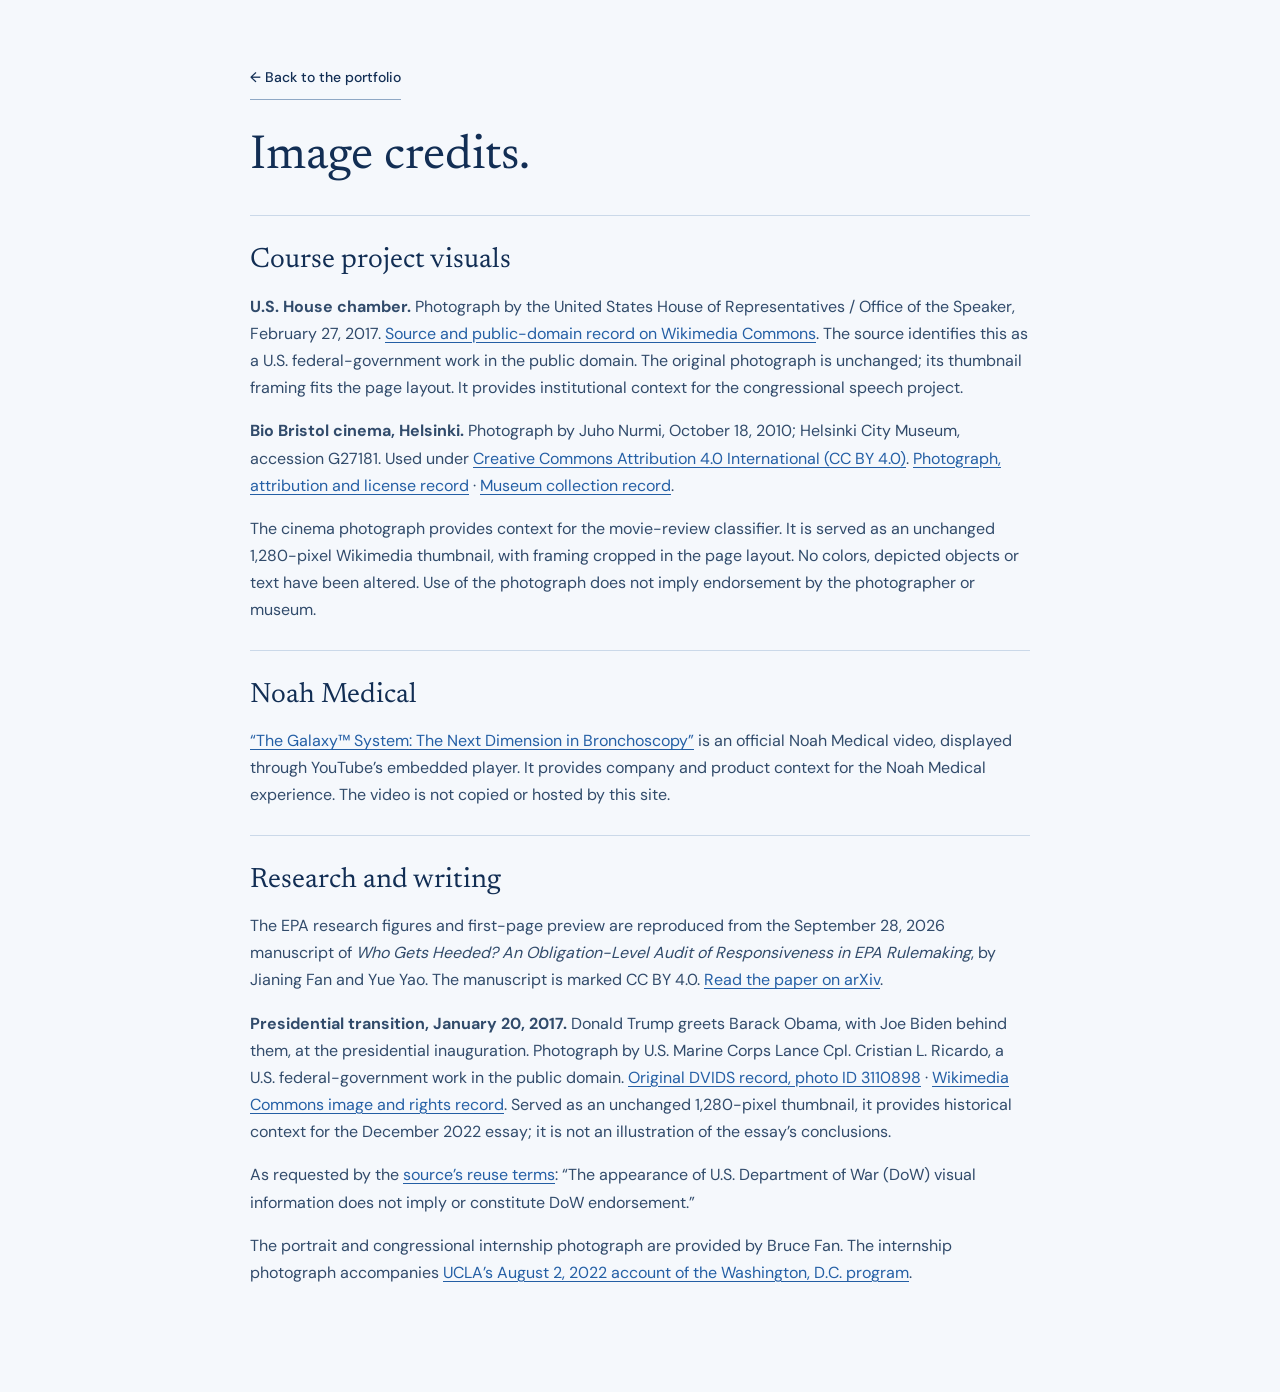
==== image-credits.html @ 74283e4c "Publish personal research and AI portfolio" ====
<!doctype html>
<html lang="en">
<head>
  <meta charset="utf-8">
  <meta name="viewport" content="width=device-width, initial-scale=1">
  <meta name="robots" content="noindex, follow">
  <link rel="canonical" href="https://brucefjn.github.io/image-credits.html">
  <title>Image credits | Jianing (Bruce) Fan</title>
  <link rel="icon" href="assets/favicon.svg?v=fan-1" type="image/svg+xml">
  <link rel="stylesheet" href="assets/fonts/fonts.css">
  <link rel="stylesheet" href="styles.css?v=20261019-public-discovery-1">
</head>
<body>
  <main class="container credits-page">
    <a class="text-link" href="index.html">← Back to the portfolio</a>
    <h1>Image credits.</h1>
    <section id="projects" aria-labelledby="projects-title">
      <h2 id="projects-title">Course project visuals</h2>
      <p><strong>U.S. House chamber.</strong> Photograph by the United States House of Representatives / Office of the Speaker, February 27, 2017. <a href="https://commons.wikimedia.org/wiki/File:United_States_House_of_Representatives_chamber.jpg">Source and public-domain record on Wikimedia Commons</a>. The source identifies this as a U.S. federal-government work in the public domain. The original photograph is unchanged; its thumbnail framing fits the page layout. It provides institutional context for the congressional speech project.</p>
      <p id="cinema"><strong>Bio Bristol cinema, Helsinki.</strong> Photograph by Juho Nurmi, October 18, 2010; Helsinki City Museum, accession G27181. Used under <a href="https://creativecommons.org/licenses/by/4.0/">Creative Commons Attribution 4.0 International (CC BY 4.0)</a>. <a href="https://commons.wikimedia.org/wiki/File:Bio_Bristol_cinema_in_Kluuvi,_Helsinki,_Finland,_2010_-_02.jpg">Photograph, attribution and license record</a> · <a href="https://www.finna.fi/Record/hkm.7B85A5CA-37FB-4824-B9BE-1909F1E4FDC8">Museum collection record</a>.</p>
      <p>The cinema photograph provides context for the movie-review classifier. It is served as an unchanged 1,280-pixel Wikimedia thumbnail, with framing cropped in the page layout. No colors, depicted objects or text have been altered. Use of the photograph does not imply endorsement by the photographer or museum.</p>
    </section>
    <section aria-labelledby="noah-credit-title">
      <h2 id="noah-credit-title">Noah Medical</h2>
      <p><a href="https://www.youtube.com/watch?v=W-xrZeI-FYw">“The Galaxy™ System: The Next Dimension in Bronchoscopy”</a> is an official Noah Medical video, displayed through YouTube’s embedded player. It provides company and product context for the Noah Medical experience. The video is not copied or hosted by this site.</p>
    </section>
    <section aria-labelledby="papers-credit-title">
      <h2 id="papers-credit-title">Research and writing</h2>
      <p>The EPA research figures and first-page preview are reproduced from the September 28, 2026 manuscript of <em>Who Gets Heeded? An Obligation-Level Audit of Responsiveness in EPA Rulemaking</em>, by Jianing Fan and Yue Yao. The manuscript is marked CC BY 4.0. <a href="https://arxiv.org/abs/2608.10329">Read the paper on arXiv</a>.</p>
      <p id="presidential-transition"><strong>Presidential transition, January 20, 2017.</strong> Donald Trump greets Barack Obama, with Joe Biden behind them, at the presidential inauguration. Photograph by U.S. Marine Corps Lance Cpl. Cristian L. Ricardo, a U.S. federal-government work in the public domain. <a href="https://www.dvidshub.net/image/3110898/58th-presidential-inaugural-ceremony">Original DVIDS record, photo ID 3110898</a> · <a href="https://commons.wikimedia.org/wiki/File:Barack_Obama,_Donald_Trump,_Joe_Biden_at_Inauguration_01-20-17.jpg">Wikimedia Commons image and rights record</a>. Served as an unchanged 1,280-pixel thumbnail, it provides historical context for the December 2022 essay; it is not an illustration of the essay’s conclusions.</p>
      <p>As requested by the <a href="https://www.dvidshub.net/about/copyright">source’s reuse terms</a>: “The appearance of U.S. Department of War (DoW) visual information does not imply or constitute DoW endorsement.”</p>
      <p>The portrait and congressional internship photograph are provided by Bruce Fan. The internship photograph accompanies <a href="https://newsroom.ucla.edu/stories/ucla-washington-dc-program-revamped">UCLA’s August 2, 2022 account of the Washington, D.C. program</a>.</p>
    </section>
  </main>
</body>
</html>
---- assets/fonts/fonts.css ----
@font-face {
  font-family: 'DM Sans';
  font-style: normal;
  font-weight: 400;
  font-display: swap;
  src: url(font-1.ttf) format('truetype');
}
@font-face {
  font-family: 'DM Sans';
  font-style: normal;
  font-weight: 500;
  font-display: swap;
  src: url(font-2.ttf) format('truetype');
}
@font-face {
  font-family: 'DM Sans';
  font-style: normal;
  font-weight: 600;
  font-display: swap;
  src: url(font-3.ttf) format('truetype');
}
@font-face {
  font-family: 'DM Sans';
  font-style: normal;
  font-weight: 700;
  font-display: swap;
  src: url(font-4.ttf) format('truetype');
}
@font-face {
  font-family: 'Newsreader';
  font-style: italic;
  font-weight: 400;
  font-display: swap;
  src: url(font-5.ttf) format('truetype');
}
@font-face {
  font-family: 'Newsreader';
  font-style: italic;
  font-weight: 500;
  font-display: swap;
  src: url(font-6.ttf) format('truetype');
}
@font-face {
  font-family: 'Newsreader';
  font-style: normal;
  font-weight: 400;
  font-display: swap;
  src: url(font-7.ttf) format('truetype');
}
@font-face {
  font-family: 'Newsreader';
  font-style: normal;
  font-weight: 500;
  font-display: swap;
  src: url(font-8.ttf) format('truetype');
}
@font-face {
  font-family: 'Newsreader';
  font-style: normal;
  font-weight: 600;
  font-display: swap;
  src: url(font-9.ttf) format('truetype');
}
---- styles.css ----
@charset "UTF-8";
:root {
  --paper: #f5f8fc;
  --white: #fff;
  --ink: #122e54;
  --body: #314b6b;
  --muted: #4a6381;
  --line: #cbd9e9;
  --blue: #245fa5;
  --ice: #e7f0fb;
  --accent: #245fa5;
  --serif: "Newsreader", Georgia, serif;
  --sans: "DM Sans", Arial, sans-serif;
  --max: 1184px;
  --text: 1rem;
  --meta: .875rem;
  --caption: .8125rem;
  --label: .75rem;
}
*, *::before, *::after { box-sizing: border-box; }
html { scroll-behavior: smooth; scroll-padding-top: 96px; }
body { margin: 0; color: var(--ink); background: var(--paper); font: 400 var(--text)/1.7 var(--sans); }
button, input { font: inherit; }
button, a, summary { touch-action: manipulation; -webkit-tap-highlight-color: transparent; }
a { color: inherit; text-decoration: none; }
button { color: inherit; cursor: pointer; }
img { display: block; max-width: 100%; height: auto; }
h1, h2, h3, h4, p { margin: 0; }
h1, h2, h3, h4 { font-weight: 400; }
::selection { background: #d5e5fa; color: var(--ink); }
:focus-visible { outline: 3px solid var(--blue); outline-offset: 5px; border-radius: 2px; }
[hidden] { display: none !important; }
.container { width: min(var(--max), calc(100% - 80px)); margin-inline: auto; }
.section { padding-block: 76px; }
.skip-link { position: fixed; top: -100px; left: 20px; padding: 10px 20px; background: var(--ink); color: white; z-index: 200; }
.skip-link:focus { top: 12px; }
.eyebrow, .small-label { font-size: var(--label); font-weight: 600; letter-spacing: .065em; text-transform: uppercase; line-height: 1.55; }
.eyebrow { color: var(--blue); }
.small-label { color: var(--muted); }
.text-link { display: inline-flex; align-items: center; gap: 12px; min-height: 44px; padding: 9px 0; border-bottom: 1px solid #8fa8c5; font-size: var(--meta); font-weight: 500; line-height: 1.5; }
.text-link:hover { color: var(--blue); border-color: var(--blue); }
.button { display: inline-flex; align-items: center; justify-content: center; gap: 20px; min-height: 46px; padding: 12px 18px; border: 1px solid transparent; border-radius: 3px; font-size: var(--meta); font-weight: 500; line-height: 1.5; }
.button-dark { background: var(--ink); color: white; }
.button-dark:hover { background: var(--blue); }

/* Navigation keeps readable text; the menu appears before links become cramped. */
.site-header { position: sticky; top: 0; z-index: 50; background: rgba(245,248,252,.98); border-bottom: 1px solid var(--line); }
.nav-wrap { display: flex; align-items: center; justify-content: space-between; height: 72px; gap: 30px; }
/* Keep the home link subordinate to the serif introduction. */
.wordmark { display: inline-flex; align-items: center; min-height: 44px; flex-shrink: 0; font-family: var(--sans); font-size: 1.125rem; font-weight: 600; line-height: 1.2; white-space: nowrap; }
nav { display: flex; align-items: center; gap: 22px; font-size: var(--meta); font-weight: 500; }
nav > a { min-height: 44px; display: inline-flex; align-items: center; position: relative; padding-block: 8px; white-space: nowrap; }
nav > a:not(.nav-resume)::after { content: ""; position: absolute; left: 0; right: 0; bottom: 3px; height: 2px; background: var(--blue); transform: scaleX(0); transform-origin: left; }
nav > a:hover::after, nav > a.active::after { transform: scaleX(1); }
nav .nav-resume { border: 1px solid #8fa8c5; border-radius: 3px; padding-inline: 14px; gap: 15px; }
nav .nav-resume:hover { background: var(--ice); }
.menu-toggle { display: none; flex-shrink: 0; }

/* Identity, current focus and contact routes. */
.hero { display: grid; grid-template-columns: minmax(0,1fr) 290px; grid-template-areas: "role portrait" "name portrait" "links portrait" "statement portrait" "introduction portrait" "location portrait" "actions portrait"; column-gap: 84px; row-gap: 0; padding-block: 64px 56px; align-items: start; }
.hero-copy { display: contents; }
.hero-role { grid-area: role; font-size: var(--text); font-weight: 600; line-height: 1.5; color: var(--blue); }
.hero h1 { grid-area: name; font-family: var(--serif); font-size: 4rem; line-height: 1.08; letter-spacing: -.035em; margin: 20px 0 16px; }
.hero h1 > span:not(.name-dot) { font-size: .62em; letter-spacing: -.025em; white-space: nowrap; }
.name-dot { color: var(--blue); }
.hero-socials { grid-area: links; display: flex; flex-wrap: wrap; gap: 6px 24px; margin-bottom: 20px; font-size: var(--meta); font-weight: 500; color: var(--blue); }
.hero-socials a { display: inline-flex; align-items: center; gap: 7px; min-height: 44px; }
.hero-socials a:hover { text-decoration: underline; text-underline-offset: 4px; }
.hero-statement { grid-area: statement; font-family: var(--serif); font-size: 2.375rem; line-height: 1.17; letter-spacing: -.015em; }
.hero-statement em { color: var(--blue); font-weight: 400; }
.hero-description { grid-area: introduction; color: var(--body); max-width: 62ch; margin-top: 18px; }
.hero-location { grid-area: location; display: flex; flex-wrap: wrap; align-items: center; gap: 9px; color: var(--muted); font-size: var(--meta); margin-top: 18px; }
.hero-current { display: none; }
.affiliation-academic, .affiliation-role { display: grid; gap: 2px; }
.affiliation-degree { color: var(--ink); font-weight: 500; }
.affiliation-detail { color: var(--muted); }
.affiliation-role { margin-top: 12px; padding-top: 12px; border-top: 1px solid var(--line); }
.location-dot { width: 6px; height: 6px; border-radius: 50%; background: var(--blue); }
.hero-actions { grid-area: actions; display: flex; flex-wrap: wrap; align-items: center; gap: 16px 26px; margin-top: 24px; }
.hero-portrait { grid-area: portrait; width: 100%; margin: 0; align-self: center; }
.hero-portrait > img { width: 100%; aspect-ratio: 1; object-fit: cover; border: 1px solid var(--line); border-radius: 3px; }
.hero-portrait figcaption { border-left: 2px solid #91b3dd; padding-left: 16px; margin-top: 20px; font-size: var(--meta); line-height: 1.5; color: var(--body); }
.hero-portrait figcaption .small-label { display: block; color: var(--blue); margin-bottom: 6px; }
.hero-portrait figcaption strong { display: block; font-family: var(--serif); font-size: 1.5rem; font-weight: 500; color: var(--ink); line-height: 1.2; margin-bottom: 10px; }

/* Section titles introduce a useful category, without dwarfing the reading text. */
.section-heading h2, .section-intro h2 { font-family: var(--serif); font-size: 2.625rem; font-weight: 500; line-height: 1.12; letter-spacing: -.025em; }
.eyebrow + h2 { margin-top: 15px; }
.section-intro { display: flex; align-items: flex-end; justify-content: space-between; gap: 48px; margin-bottom: 34px; }
.section-intro > p { color: var(--body); max-width: 38ch; }
.section-heading > .text-link { margin-top: 20px; }
.background-links { display: flex; flex-wrap: wrap; gap: 8px 24px; margin-top: 20px; }

/* A featured case leads into Research; Experience links back to that single showcase. */
.featured-work { position: relative; border-top: 1px solid var(--line); }
.featured-role { font-size: var(--meta); }
.featured-role span { display: block; color: var(--muted); }
.research-section { position: relative; background: #edf3fb; border-block: 1px solid var(--line); }
.section-alias { position: absolute; top: 0; left: 0; }
.research-publications { display: grid; grid-template-columns: minmax(0,.65fr) minmax(0,1.8fr); gap: 40px; margin-top: 36px; padding-block: 30px; border-top: 1px solid var(--line); }
.research-publications .section-heading { margin: 0; }
.research-publications .section-heading h3 { font-family: var(--serif); font-size: 1.75rem; font-weight: 500; line-height: 1.2; }
.research-publications .academic-record { padding: 0; border: 0; }
.research-publications .record-content h4 { font-size: 1.375rem; }
.case-heading { display: flex; justify-content: space-between; align-items: center; gap: 24px; margin-bottom: 14px; min-height: 44px; }
.case-heading .text-link { flex-shrink: 0; }
.noah-feature { display: grid; grid-template-columns: 1.1fr 1fr; gap: 34px 44px; padding: 38px; background: var(--ink); color: #f2f7fd; border-radius: 3px; }
.work-meta { display: flex; flex-wrap: wrap; justify-content: space-between; gap: 8px 20px; font-size: var(--meta); color: #d3e2f6; }
.work-meta span:first-child { font-weight: 600; }
.noah-main > .work-role { font-size: var(--meta); color: #d3e2f6; margin-top: 7px; }
.noah-main > .work-title { font-family: var(--serif); font-size: 2.375rem; font-weight: 500; line-height: 1.14; letter-spacing: -.015em; margin: 0 0 18px; }
.noah-main > p { color: #d8e5f5; max-width: 55ch; }
.technology-list { display: flex; flex-wrap: wrap; gap: 8px; margin-top: 24px; }
.technology-list span { padding: 5px 9px; border: 1px solid #6985a8; border-radius: 3px; font-size: var(--label); line-height: 1.5; color: #e2edfb; }
.noah-product { margin: 26px 0 0; }
.video-frame { width: 100%; aspect-ratio: 16 / 9; min-height: 202px; background: #07182c; border: 1px solid #577393; }
.video-frame iframe { width: 100%; height: 100%; display: block; border: 0; }
.noah-product figcaption { display: grid; gap: 5px; margin-top: 12px; font-size: var(--caption); line-height: 1.6; color: #d3e2f6; }
.noah-product figcaption strong { font-size: var(--meta); color: #f2f7fd; font-weight: 500; }
.noah-product a { text-decoration: underline; text-underline-offset: 3px; }
.noah-product a:hover { color: white; }
/* Light keyboard focus stays distinct against both navy panels. */
.noah-feature :focus-visible, .contact :focus-visible { outline-color: #b9d6fa; }
.noah-projects { border-left: 1px solid #577393; padding-left: 34px; }
.noah-projects > div + div { border-top: 1px solid #577393; padding-top: 22px; margin-top: 22px; }
.noah-projects .small-label { color: #c4d9f4; }
.noah-projects h4 { font-family: var(--sans); font-size: 1.125rem; font-weight: 600; line-height: 1.4; margin: 12px 0 10px; }
.noah-projects p { color: #d8e5f5; }
.light-link { color: #f2f7fd; border-color: #a1badb; margin-top: 16px; }
.light-link:hover { color: white; border-color: white; }

/* Research text, qualification notes and controls use the same reading scale. */
.research-paper { background: var(--white); padding: 30px 36px 0; border: 1px solid var(--line); border-radius: 3px; }
.paper-topline { display: flex; flex-wrap: wrap; justify-content: space-between; align-items: center; gap: 12px 24px; padding-bottom: 22px; border-bottom: 1px solid var(--line); font-size: var(--meta); color: var(--body); }
.venue { color: var(--blue); border: 1px solid #a7bfdc; background: #edf4fc; padding: 5px 10px; border-radius: 3px; font-size: var(--caption); font-weight: 600; }
.paper-summary { display: grid; grid-template-columns: 1.05fr 1fr; gap: 48px; padding: 30px 0; }
.paper-summary h3 { font-family: var(--serif); font-size: 2.5rem; font-weight: 500; line-height: 1.13; letter-spacing: -.02em; }
.paper-subtitle { font-family: var(--serif); font-size: 1.5rem; line-height: 1.4; color: var(--body); margin-top: 12px; max-width: 36ch; }
.authors { font-size: var(--meta); color: var(--body); margin-top: 22px; }
.authors strong, .record-authors strong { font-weight: 600; color: var(--ink); }
sup { font-size: .75em; margin-left: 1px; }
.author-note { font-size: var(--meta); color: var(--muted); margin-top: 5px; }
.paper-links { display: flex; flex-wrap: wrap; align-items: center; gap: 14px 24px; margin-top: 22px; }
.paper-description p { color: var(--body); margin-bottom: 16px; }
.paper-description p:first-child { color: var(--ink); }
.paper-description .contribution-note { padding: 14px 16px; background: var(--ice); border-left: 3px solid var(--blue); color: var(--ink); }
.contribution-note strong { display: block; font-size: var(--meta); font-weight: 600; margin-bottom: 4px; }
.paper-description .paper-question { border-left: 2px solid var(--blue); padding-left: 16px; color: var(--blue); font-family: var(--serif); font-size: 1.375rem; line-height: 1.45; margin-top: 18px; }
.research-stats { display: grid; grid-template-columns: repeat(3,minmax(0,1fr)); padding: 24px 0; margin: 0 0 26px; border-block: 1px solid var(--line); }
.research-stats > div { display: flex; flex-direction: column-reverse; padding: 0 24px; border-right: 1px solid var(--line); }
.research-stats > div:first-child { padding-left: 0; }
.research-stats > div:last-child { border: 0; }
.research-stats dt { color: var(--body); font-size: var(--meta); line-height: 1.5; margin-top: 10px; }
.research-stats dd { margin: 0; font-family: var(--serif); font-size: 2.375rem; line-height: 1; }
.figure-tabs { display: flex; gap: 28px; border-bottom: 1px solid var(--line); margin-bottom: 22px; }
.figure-tabs button { min-height: 48px; background: transparent; border: 0; border-bottom: 2px solid transparent; margin-bottom: -1px; padding: 10px 0 14px; font-size: var(--meta); color: var(--body); font-weight: 500; text-align: left; }
.figure-tabs button[aria-selected="true"] { color: var(--ink); border-bottom-color: var(--blue); }
.figure-tabs button:hover { color: var(--blue); }
.figure-panel { padding-bottom: 24px; }
.figure-button { display: block; width: 100%; padding: 18px; border: 1px solid var(--line); background: white; text-align: right; }
.figure-button img { width: 100%; }
.figure-enlarge { display: inline-flex; align-items: center; min-height: 36px; font-size: var(--meta); color: var(--blue); margin-top: 8px; text-decoration: underline; text-underline-offset: 4px; }
.figure-button:hover .figure-enlarge { color: var(--ink); }
.figure-caption { font-size: var(--meta); line-height: 1.65; color: var(--body); margin-top: 14px; }
.figure-caption > span { color: var(--blue); font-weight: 600; margin-right: 8px; }
.finding-panel { display: grid; grid-template-columns: 1.2fr 1fr; gap: 32px; align-items: center; }
.finding-note h4 { font-family: var(--serif); font-size: 1.75rem; line-height: 1.25; margin: 14px 0; }
.finding-note p { color: var(--body); margin-top: 14px; }
summary { list-style: none; cursor: pointer; }
summary::-webkit-details-marker { display: none; }
.research-details { border-top: 1px solid var(--line); }
.research-details summary { display: flex; align-items: center; justify-content: space-between; gap: 20px; padding: 22px 0; font-size: var(--meta); font-weight: 500; }
.details-sign { flex-shrink: 0; font-family: var(--sans); font-size: 1.5rem; line-height: 1; color: var(--blue); }
details[open] .details-sign { transform: rotate(45deg); }
.findings-grid { display: grid; grid-template-columns: 1fr 1fr; gap: 36px; padding: 6px 0 28px; }
.findings-grid h4 { font-family: var(--serif); font-size: 1.5rem; line-height: 1.3; margin: 12px 0; }
.findings-grid p { color: var(--body); }
.course-projects .section-intro h2 { font-size: 2rem; }
.project-grid { display: grid; grid-template-columns: repeat(2,minmax(0,1fr)); gap: 24px; }
.project-row { display: flex; flex-direction: column; min-width: 0; gap: 22px; padding: 26px; border: 1px solid var(--line); border-radius: 3px; background: var(--white); }
.project-title h3 { font-family: var(--serif); font-size: 1.5rem; font-weight: 500; line-height: 1.3; margin-top: 10px; }
.project-media { margin: 0; }
.project-image-button { display: block; width: 100%; padding: 0; border: 1px solid var(--line); border-radius: 3px; overflow: hidden; background: white; text-align: right; }
.project-image-button img { width: 100%; aspect-ratio: 16 / 9; object-fit: cover; }
.media-enlarge { display: block; padding: 9px 13px; min-height: 40px; border-top: 1px solid var(--line); font-size: var(--meta); line-height: 1.5; color: var(--blue); }
.project-image-button:hover .media-enlarge { color: var(--ink); text-decoration: underline; text-underline-offset: 3px; }
.project-media figcaption { margin-top: 12px; font-size: var(--caption); line-height: 1.6; color: var(--body); }
.project-media figcaption a { display: block; width: fit-content; margin-top: 4px; color: var(--blue); text-decoration: underline; text-underline-offset: 3px; }
.project-description p { color: var(--body); }
.tool-note { display: block; font-size: var(--caption); color: var(--muted); margin-top: 12px; }
.project-link { align-self: start; margin-top: auto; padding-block: 9px; min-height: 44px; font-size: var(--meta); font-weight: 500; color: var(--blue); border-bottom: 1px solid #8fa8c5; }
.project-link:hover { color: var(--ink); }

/* One career record; an entry can include a detailed account of its work. */
.experience-heading .background-links { margin-top: 0; }
.experience-section .record-summary { max-width: 68ch; }

/* Compact factual records: paper outputs, roles, and degrees. */
.academic-list-section { display: grid; grid-template-columns: minmax(0,.85fr) minmax(0,1.8fr); gap: 60px; border-top: 1px solid var(--line); padding-block: 60px; }
.academic-records { list-style: none; margin: 0; padding: 0; min-width: 0; }
.academic-record { display: grid; grid-template-columns: 96px minmax(0,1fr); gap: 24px; padding: 24px 0; border-top: 1px solid var(--line); }
.academic-record:last-child { border-bottom: 1px solid var(--line); }
.record-date { font-size: var(--meta); line-height: 1.55; color: var(--blue); padding-top: 3px; font-variant-numeric: tabular-nums; }
.record-date > span { display: block; font-size: var(--caption); color: var(--muted); margin-bottom: 4px; }
.record-date .date-period { color: var(--blue); font-size: var(--meta); margin-top: 5px; }
.record-content :is(h3, h4) { font-family: var(--serif); font-size: 1.625rem; font-weight: 500; line-height: 1.3; }
.record-content :is(h3, h4) a:hover { color: var(--blue); text-decoration: underline; text-decoration-thickness: 1px; text-underline-offset: 4px; }
.record-authors { font-size: var(--meta); color: var(--body); margin-top: 14px; }
.record-venue, .record-degree, .record-role { font-size: var(--meta); color: var(--body); line-height: 1.65; margin-top: 8px; }
.record-role { font-weight: 500; }
.record-note { font-size: var(--meta); line-height: 1.65; color: var(--muted); margin-top: 6px; }
.record-summary { color: var(--body); margin-top: 10px; }
.record-links { display: flex; flex-wrap: wrap; gap: 6px 22px; margin-top: 12px; }
.publication-preview { display: block; max-width: 96px; margin-top: 18px; border: 1px solid var(--line); box-shadow: 0 3px 8px #122e540c; }
.publication-preview img { width: 100%; height: auto; }
.publication-preview:hover { border-color: var(--blue); }
.institution-short { white-space: nowrap; }

/* A concise biography leads into work; deeper research interests remain available. */
.about { border-top: 1px solid var(--line); display: grid; grid-template-columns: minmax(0,.85fr) minmax(0,1.8fr); gap: 60px; }
.about-content { min-width: 0; }
.about-content > p { color: var(--body); max-width: 68ch; }
.about-content > p + p { margin-top: 20px; }
.research-interests { margin-top: 26px; }
.research-interests > h3 { font-size: var(--meta); font-weight: 600; margin-bottom: 5px; }
.interest-topics { color: var(--body); font-size: var(--meta); }
.interest-details { margin-top: 14px; border-top: 1px solid var(--line); border-bottom: 1px solid var(--line); }
.interest-details > summary { display: flex; align-items: center; justify-content: space-between; gap: 24px; padding: 12px 0; font-size: var(--meta); font-weight: 500; line-height: 1.5; color: var(--blue); }
.interest-questions { display: grid; gap: 22px; padding: 8px 0 24px; }
.interest-questions h4 { font-size: var(--text); font-weight: 600; line-height: 1.5; margin-bottom: 6px; }
.interest-questions p { color: var(--body); max-width: 68ch; }

/* Each essay owns its historical context and primary PDF link. */
.writing-section { background: #edf3fa; border-block: 1px solid var(--line); }
.writing-list { display: grid; gap: 24px; }
.writing-card { display: grid; grid-template-columns: minmax(0,1fr) minmax(0,1fr); align-items: start; gap: 32px; padding: 28px 30px; border: 1px solid var(--line); border-top: 3px solid var(--blue); border-radius: 3px; background: var(--white); }
.writing-feature { grid-template-columns: minmax(0,1fr) minmax(0,380px); }
.writing-card:nth-child(2) { border-top-color: #6f9fd6; }
.writing-main, .writing-summary { min-width: 0; }
.writing-top { display: flex; flex-wrap: wrap; justify-content: space-between; align-items: baseline; gap: 8px 18px; font-size: var(--caption); color: var(--muted); }
.writing-top time { white-space: nowrap; }
.writing-card h3 { font-family: var(--serif); font-size: 1.875rem; font-weight: 500; line-height: 1.2; letter-spacing: -.015em; margin-top: 18px; }
.writing-subtitle { font-family: var(--serif); font-size: 1.25rem; line-height: 1.4; color: var(--body); max-width: 42ch; margin-top: 10px; }
.writing-description { color: var(--body); max-width: 68ch; margin: 18px 0; }
.writing-author { font-size: var(--meta); color: var(--ink); padding-top: 14px; border-top: 1px solid var(--line); }
.writing-author span { color: var(--muted); margin-left: 5px; }
.writing-card .text-link { margin-top: 10px; gap: 10px; }
.writing-context { margin: 0; border: 1px solid var(--line); background: var(--paper); }
.writing-context > img { width: 100%; height: auto; }
.writing-context .project-image-button { border: 0; border-radius: 0; }
.writing-context .project-image-button img { aspect-ratio: auto; height: auto; }
.writing-context figcaption { padding: 16px; font-size: var(--meta); line-height: 1.65; color: var(--body); }
.writing-context .photo-credit { font-size: var(--label); color: var(--muted); margin-top: 8px; }
.writing-context .photo-credit a { color: var(--blue); text-decoration: underline; text-underline-offset: 3px; }
.context-link { display: flex; flex-wrap: wrap; justify-content: space-between; align-items: baseline; gap: 6px 18px; border-top: 1px solid var(--line); padding-top: 14px; margin-top: 14px; font-size: var(--meta); color: var(--blue); }
.context-link > span:first-child { text-decoration: underline; text-underline-offset: 4px; }
.context-link:hover { color: var(--ink); }
.context-date { font-size: var(--label); color: var(--muted); }
.writing-summary { align-self: center; }
.writing-summary .writing-description { margin-top: 0; }
.file-type { font-size: var(--label); line-height: 1.3; padding: 2px 5px; border: 1px solid #a1b8d3; border-radius: 2px; color: var(--blue); }

/* Contact stays easy to act on after the supporting credentials. */
.contact { background: var(--ink); color: var(--paper); }
.contact-inner { display: grid; grid-template-columns: 1.2fr 1fr; gap: 70px; align-items: center; padding-block: 64px; }
.contact .eyebrow { color: #c9dcf6; }
.contact h2 { font-family: var(--serif); font-size: 2.75rem; line-height: 1.12; letter-spacing: -.02em; margin: 18px 0; }
.contact-inner > div > p:last-child { color: #d8e5f5; max-width: 45ch; }
.email-link { display: flex; justify-content: space-between; align-items: center; gap: 18px; border-bottom: 1px solid #a1badb; padding-bottom: 14px; font-family: var(--serif); font-size: 1.875rem; line-height: 1.3; }
.email-link > span { font-family: var(--sans); font-size: 1.5rem; }
.email-link:hover { color: #d0e4ff; }
.contact-links > div { display: flex; flex-wrap: wrap; gap: 12px 26px; font-size: var(--meta); color: #d8e5f5; margin-top: 18px; }
.contact-links > div a { display: inline-flex; align-items: center; min-height: 44px; }
.contact-links > div a:hover { color: white; text-decoration: underline; text-underline-offset: 4px; }
.site-footer { display: flex; flex-wrap: wrap; justify-content: space-between; align-items: center; gap: 12px 26px; padding-block: 24px; font-size: var(--caption); color: var(--muted); }
.site-footer > span:first-child { font-family: var(--serif); font-size: 1.25rem; color: var(--ink); }
.site-footer a { min-height: 44px; display: inline-flex; align-items: center; }
.credits-page { max-width: 780px; padding-block: 56px 80px; }
.credits-page h1 { font-family: var(--serif); font-size: 3rem; line-height: 1.15; margin: 30px 0; }
.credits-page h2 { font-family: var(--serif); font-size: 1.75rem; line-height: 1.3; margin-bottom: 14px; }
.credits-page section { border-top: 1px solid var(--line); padding-block: 26px; }
.credits-page p + p { margin-top: 16px; }
.credits-page p { color: var(--body); }
.credits-page p a { color: var(--blue); text-decoration: underline; text-underline-offset: 3px; }

/* Original paper figures can be read at full size without altering their content. */
.figure-dialog { width: min(1300px,calc(100% - 48px)); max-height: calc(100dvh - 40px); padding: 0; border: 1px solid var(--line); border-radius: 4px; color: var(--ink); background: white; box-shadow: 0 20px 100px #07182c44; }
.figure-dialog::backdrop { background: rgba(9,25,48,.78); }
.dialog-bar { position: sticky; top: 0; display: flex; justify-content: space-between; align-items: center; gap: 20px; padding: 10px 20px; background: white; border-bottom: 1px solid var(--line); font-size: var(--meta); z-index: 1; }
.dialog-bar button { border: 0; background: transparent; min-height: 44px; padding: 5px 0 5px 15px; font-size: var(--meta); }
.dialog-bar button span { font-size: 1.5rem; margin-left: 8px; vertical-align: -2px; }
.dialog-help { display: none; }
.dialog-image-wrap { padding: 20px; overflow: auto; }
.dialog-image-wrap img { margin: auto; width: auto; max-height: 72vh; }
#dialog-caption { font-size: var(--meta); color: var(--body); padding: 16px 20px; border-top: 1px solid var(--line); }
body.dialog-open { overflow: hidden; }

/* Reflow content instead of reducing body or interface text sizes. */
@media (max-width:1080px) {
  html { scroll-padding-top: 92px; }
  .container { width: calc(100% - 56px); }
  .nav-wrap { height: 68px; }
  .menu-toggle { display: inline-flex; align-items: center; gap: 12px; min-height: 44px; padding: 10px 0 10px 14px; border: 0; background: transparent; font-size: var(--meta); }
  .menu-icon { width: 20px; height: 14px; border-block: 1px solid var(--ink); position: relative; }
  .menu-icon::after { content: ""; width: 20px; height: 1px; background: var(--ink); position: absolute; top: 5px; left: 0; }
  nav { display: none; position: absolute; left: 0; right: 0; top: 68px; padding: 16px 28px 24px; border-bottom: 1px solid var(--line); background: var(--paper); box-shadow: 0 12px 18px #122e5412; max-height: calc(100dvh - 68px); overflow-y: auto; }
  nav.is-open { display: flex; flex-direction: column; align-items: stretch; gap: 3px; }
  nav > a { padding: 10px 0; font-size: var(--text); }
  nav > a:not(.nav-resume)::after { right: auto; width: 36px; }
  nav .nav-resume { margin-top: 8px; padding-inline: 12px; justify-content: space-between; }
  .hero { grid-template-columns: minmax(0,1fr) 250px; column-gap: 46px; }
  .hero h1 { font-size: 3.5rem; }
  .hero-statement { font-size: 2.125rem; }
  .about, .academic-list-section { grid-template-columns: minmax(0,.75fr) minmax(0,1.8fr); gap: 38px; }
  .academic-record { grid-template-columns: 84px minmax(0,1fr); gap: 20px; }
  .noah-feature { padding: 30px; column-gap: 32px; }
  .noah-projects { padding-left: 28px; }
  .research-paper { padding-inline: 28px; }
  .paper-summary { gap: 30px; }
  .writing-card { gap: 30px; padding: 28px; }
  .writing-top { flex-direction: column; gap: 4px; }
  .contact-inner { gap: 42px; }
}
@media (max-width:860px) {
  .section { padding-block: 60px; }
  .hero { grid-template-columns: minmax(0,1fr) 210px; column-gap: 32px; padding-block: 42px; }
  .hero h1 { font-size: 3rem; }
  .hero-portrait figcaption { padding-left: 12px; }
  .hero-portrait figcaption strong { font-size: 1.375rem; }
  .section-intro { gap: 30px; }
  .section-intro > p { max-width: 32ch; }
  .section-heading h2, .section-intro h2 { font-size: 2.25rem; }
  .about, .academic-list-section { display: block; }
  .project-grid { grid-template-columns: minmax(0,1fr); }
  .research-publications { display: block; }
  .research-publications .section-heading { margin-bottom: 24px; }
  .section-heading { margin-bottom: 28px; }
  .academic-record { grid-template-columns: 100px minmax(0,1fr); gap: 24px; }
  .noah-feature { grid-template-columns: minmax(0,1fr); gap: 28px; }
  .noah-main > p { max-width: 68ch; }
  .noah-projects { border-left: 0; border-top: 1px solid #577393; padding: 26px 0 0; }
  .noah-projects > div { max-width: 68ch; }
  .paper-summary { grid-template-columns: minmax(0,1fr); gap: 26px; }
  .paper-description { border-top: 1px solid var(--line); padding-top: 24px; }
  .paper-description p { max-width: 68ch; }
  .finding-panel { grid-template-columns: minmax(0,1fr); gap: 26px; }
  .writing-card { grid-template-columns: minmax(0,1fr); gap: 28px; }
  .writing-top { flex-direction: row; }
  .writing-context { display: grid; grid-template-columns: minmax(0,1.1fr) minmax(0,1fr); align-items: center; }
  .contact-inner { grid-template-columns: minmax(0,1fr); gap: 30px; }
  .contact-links { max-width: 480px; }
}
@media (max-width:600px) {
  html { scroll-padding-top: 84px; }
  .container { width: calc(100% - 40px); }
  .section { padding-block: 52px; }
  .nav-wrap { height: 64px; gap: 16px; }
  nav { top: 64px; padding-inline: 20px; max-height: calc(100dvh - 64px); }
  .wordmark { font-size: 1.0625rem; }
  .hero { grid-template-columns: minmax(0,1fr) 100px; grid-template-areas: "role role" "name name" "links links" "statement portrait" "introduction introduction" "location location" "actions actions"; column-gap: 20px; padding-block: 40px 42px; }
  .hero h1 { font-size: clamp(2.4rem,11.6vw,3.25rem); margin: 16px 0 12px; }
  .hero-statement { font-size: 2rem; }
  .hero-socials { flex-wrap: nowrap; justify-content: space-between; gap: 6px; margin-bottom: 18px; }
  .hero-socials a { gap: 5px; }
  .hero-portrait figcaption { display: none; }
  .hero-location { display: none; }
  .hero-current { grid-area: location; display: block; border-left: 2px solid #91b3dd; padding-left: 12px; margin-top: 20px; font-size: var(--meta); line-height: 1.5; color: var(--body); }
  .hero-actions { gap: 12px 20px; }
  .section-intro { display: block; margin-bottom: 28px; }
  .section-intro > p { max-width: 60ch; margin-top: 20px; }
  .course-projects .section-intro > .text-link, .experience-heading .background-links { margin-top: 12px; }
  .section-heading h2, .section-intro h2 { font-size: 2.125rem; }
  .case-heading { flex-wrap: wrap; gap: 8px 18px; }
  .noah-feature { padding: 25px 22px; }
  .noah-main > .work-title { font-size: 2.125rem; }
  .noah-product { margin-top: 22px; }
  .research-paper { padding: 24px 20px 0; }
  .paper-summary h3 { font-size: 2.125rem; }
  .paper-subtitle { font-size: 1.375rem; }
  .research-stats { grid-template-columns: minmax(0,1fr); gap: 0; padding-block: 8px; }
  .research-stats > div, .research-stats > div:first-child { display: grid; grid-template-columns: minmax(0,1fr) auto; gap: 20px; align-items: center; border: 0; padding: 16px 0; }
  .research-stats > div + div { border-top: 1px solid var(--line); }
  .research-stats dt { margin: 0; }
  .research-stats dd { font-size: 2rem; }
  .figure-tabs { gap: 20px; }
  .figure-tabs button { flex: 1; }
  .figure-button { padding: 10px; }
  .findings-grid { grid-template-columns: minmax(0,1fr); gap: 24px; }
  .project-row { padding: 22px 18px; gap: 20px; }
  .academic-record { grid-template-columns: minmax(0,1fr); gap: 10px; padding-block: 24px; }
  .record-date { display: flex; flex-wrap: wrap; gap: 4px 8px; padding: 0; }
  .record-date br { display: none; }
  .record-date > span { margin: 0; }
  .record-date .date-period { margin: 0; }
  .record-date .date-period::before { content: "· "; }
  #publication-epa .record-date { align-items: center; gap: 20px; }
  .publication-preview { width: 64px; margin-top: 0; }
  .record-content :is(h3, h4) { font-size: 1.5rem; }
  .writing-card { padding: 25px 22px; }
  .writing-card h3 { font-size: 1.875rem; }
  .writing-top { flex-direction: column; gap: 4px; }
  .writing-context { display: block; }
  .writing-context figcaption { padding: 16px; }
  .contact-inner { padding-block: 52px; }
  .contact h2 { font-size: 2.25rem; }
  .email-link { font-size: 1.75rem; }
  .site-footer > span:first-child { width: 100%; }
  .site-footer a { margin-left: auto; }
  .figure-dialog { width: calc(100% - 20px); max-height: calc(100dvh - 20px); }
  .dialog-bar { padding-inline: 14px; }
  .dialog-image-wrap { padding: 10px; max-height: 70dvh; }
  .dialog-help { display: block; padding: 10px 14px 0; font-size: var(--caption); color: var(--body); }
  .dialog-image-wrap img { width: 1100px; min-width: 1100px; max-width: none; max-height: none; }
  .dialog-image-wrap:has(img[src$="epa-engagement.png"]) img { width: 800px; min-width: 800px; }
  #dialog-caption { padding: 14px; }
}
@media (max-width:370px) {
  .container { width: calc(100% - 32px); }
  .nav-wrap { gap: 12px; }
  .hero { grid-template-columns: minmax(0,1fr) 84px; gap: 0 16px; }
  .hero-statement { font-size: 1.75rem; }
  .hero-actions { align-items: flex-start; flex-direction: column; gap: 10px; }
  .noah-feature, .writing-card { padding-inline: 18px; }
  .research-paper { padding-inline: 16px; }
  .project-row { padding-inline: 14px; }
  .email-link { font-size: 1.5rem; }
}
@media (prefers-reduced-motion:reduce) {
  html { scroll-behavior: auto; }
  *, *::before, *::after { transition: none !important; }
}
@media print {
  .site-header, .hero-actions, .hero-socials, .menu-toggle, .figure-enlarge, .contact, .site-footer, .figure-dialog { display: none !important; }
  body { background: white; color: black; }
  .container { width: 100%; }
  .section, .academic-list-section, .hero { padding-block: 25px; }
  .selected-work, .writing-section { background: white; }
  .noah-feature { background: white; color: black; border: 1px solid #999; }
  .noah-feature p, .noah-feature span, .noah-feature strong, .noah-feature figcaption, .noah-feature a { color: #222; }
  .writing-card, .project-row, .academic-record { break-inside: avoid; }
}
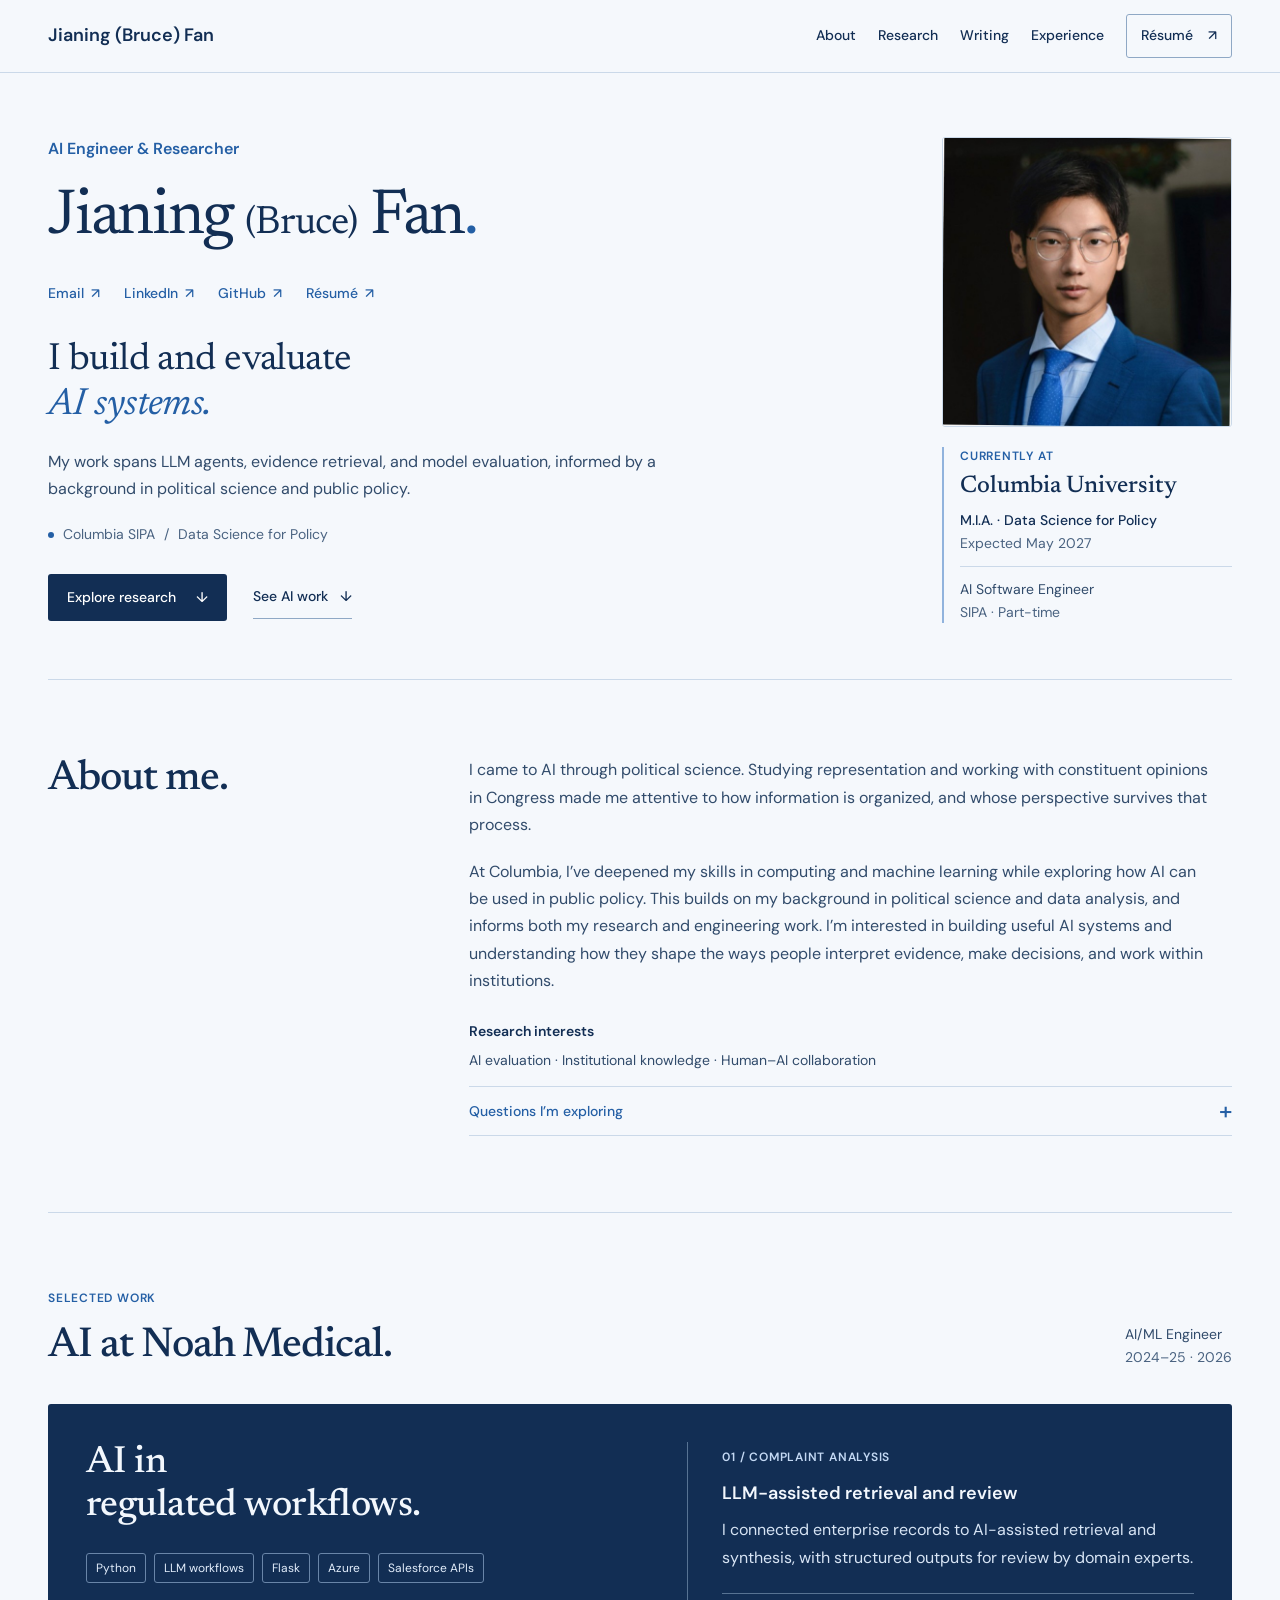
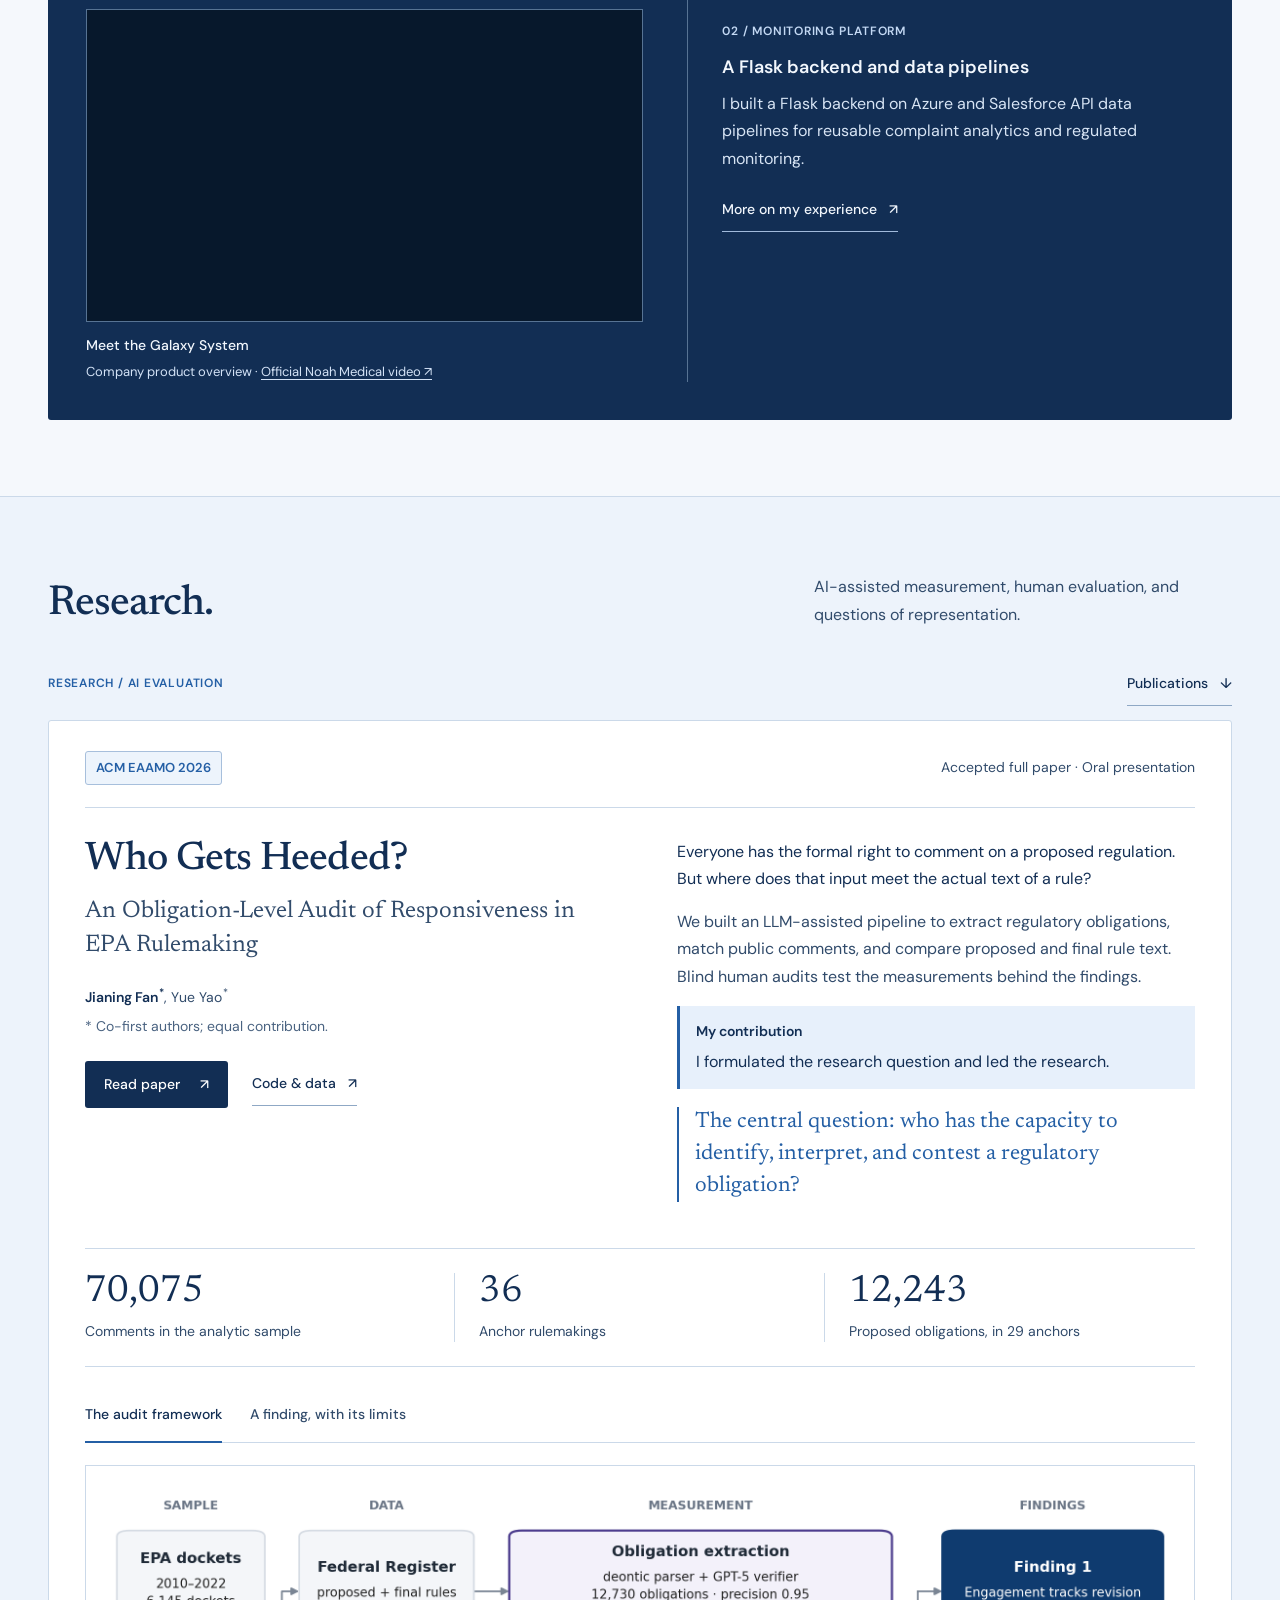
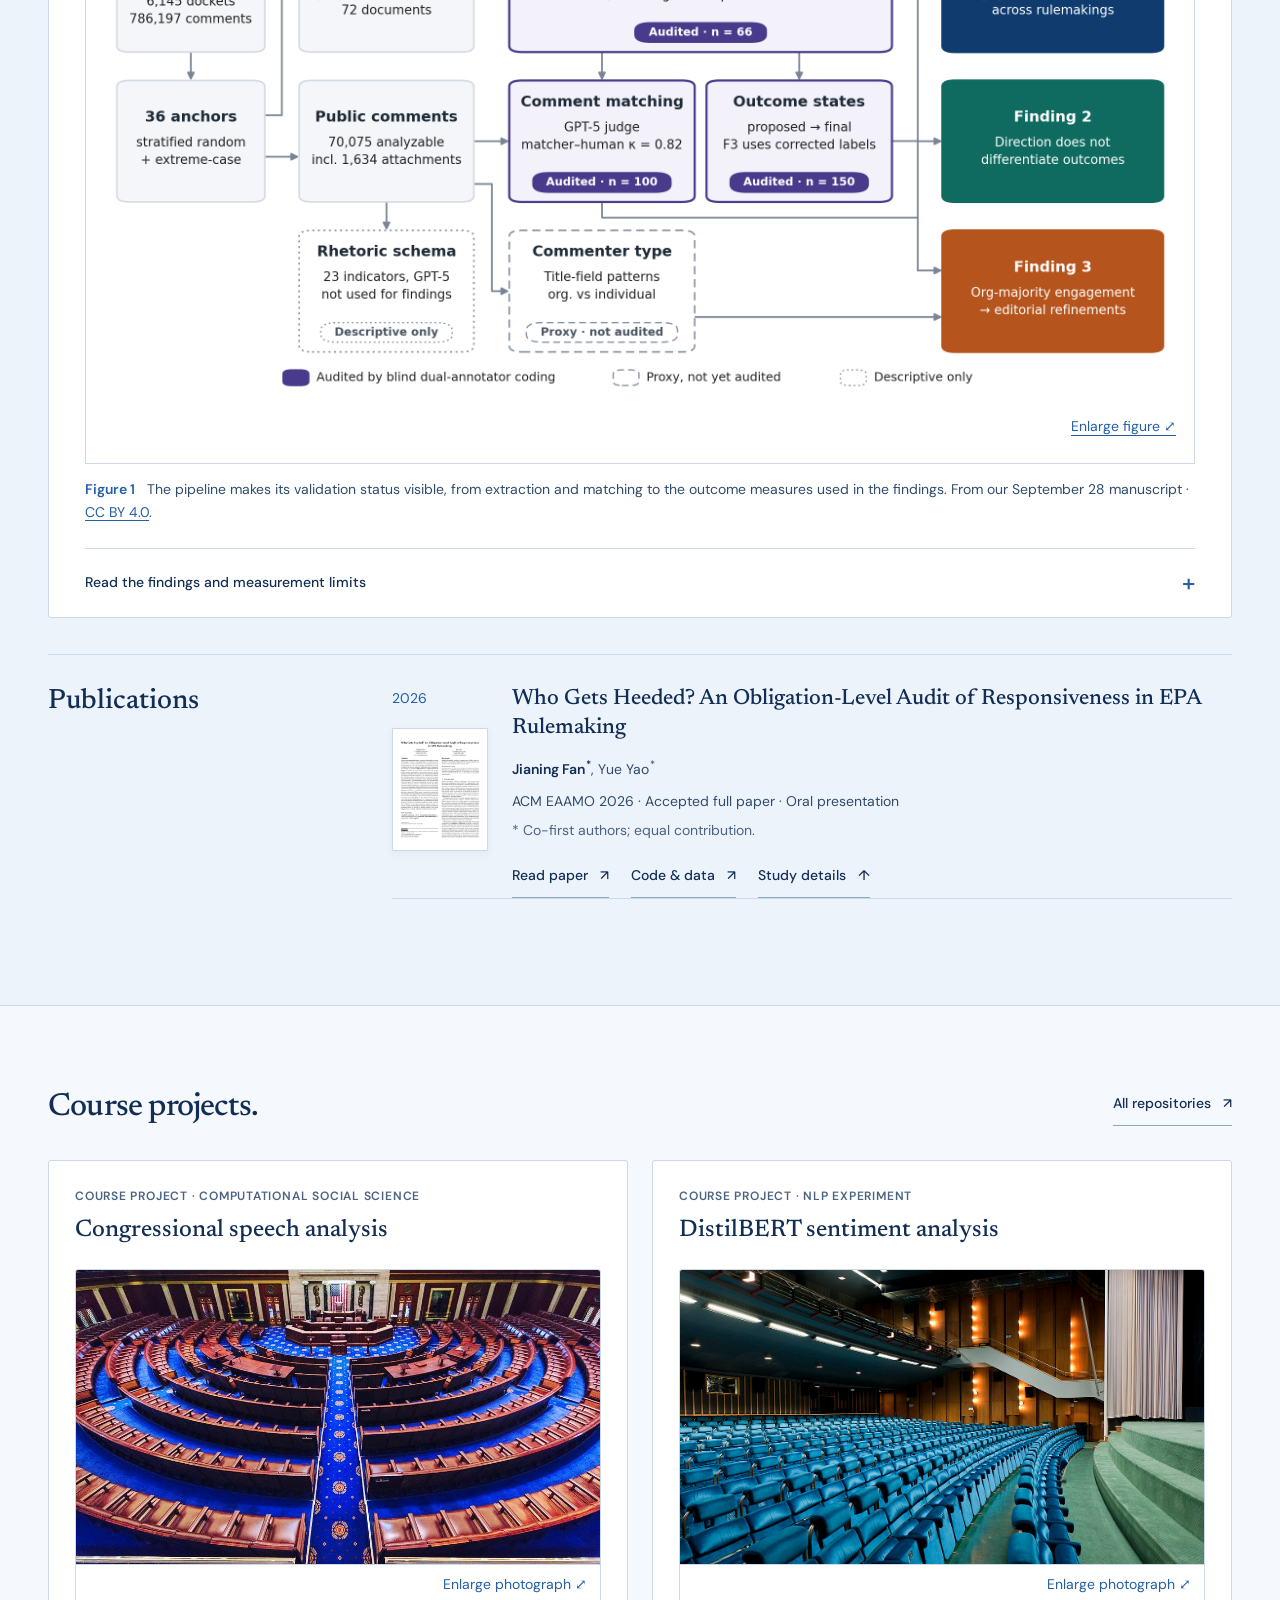
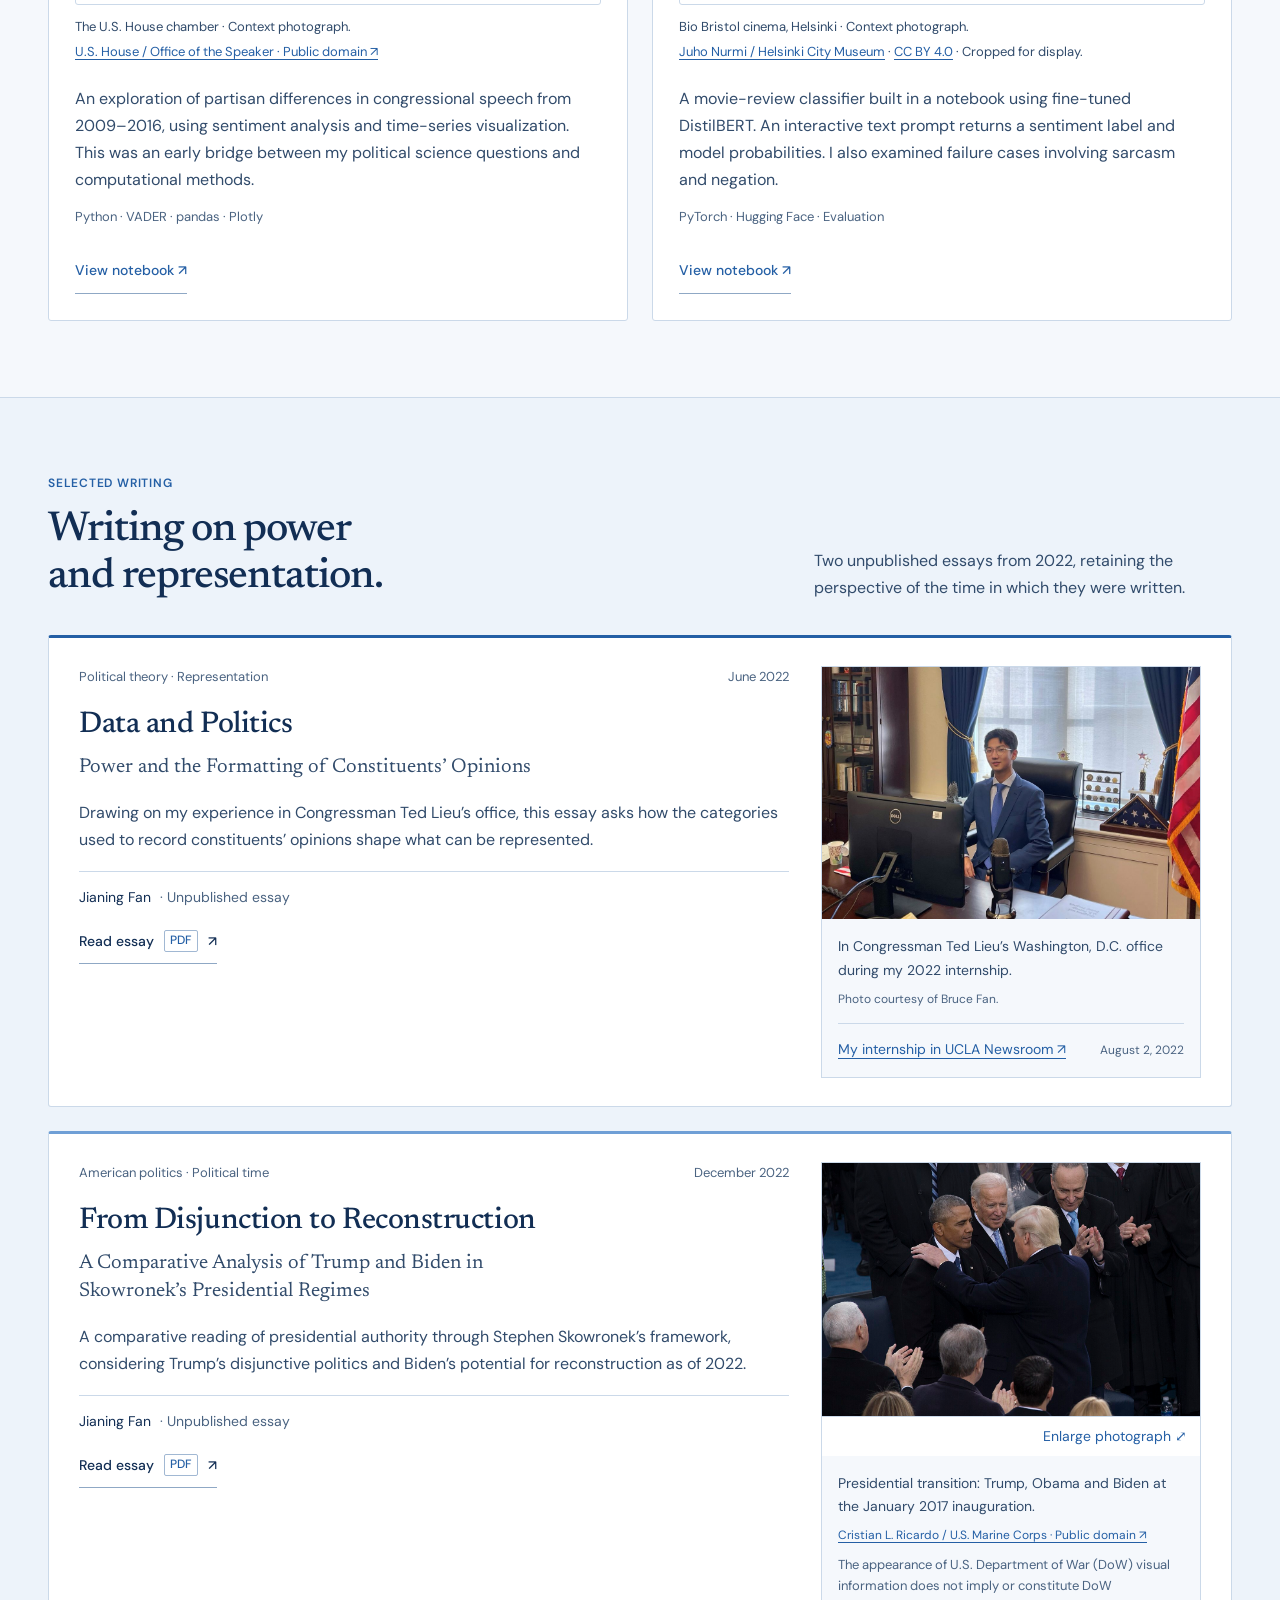
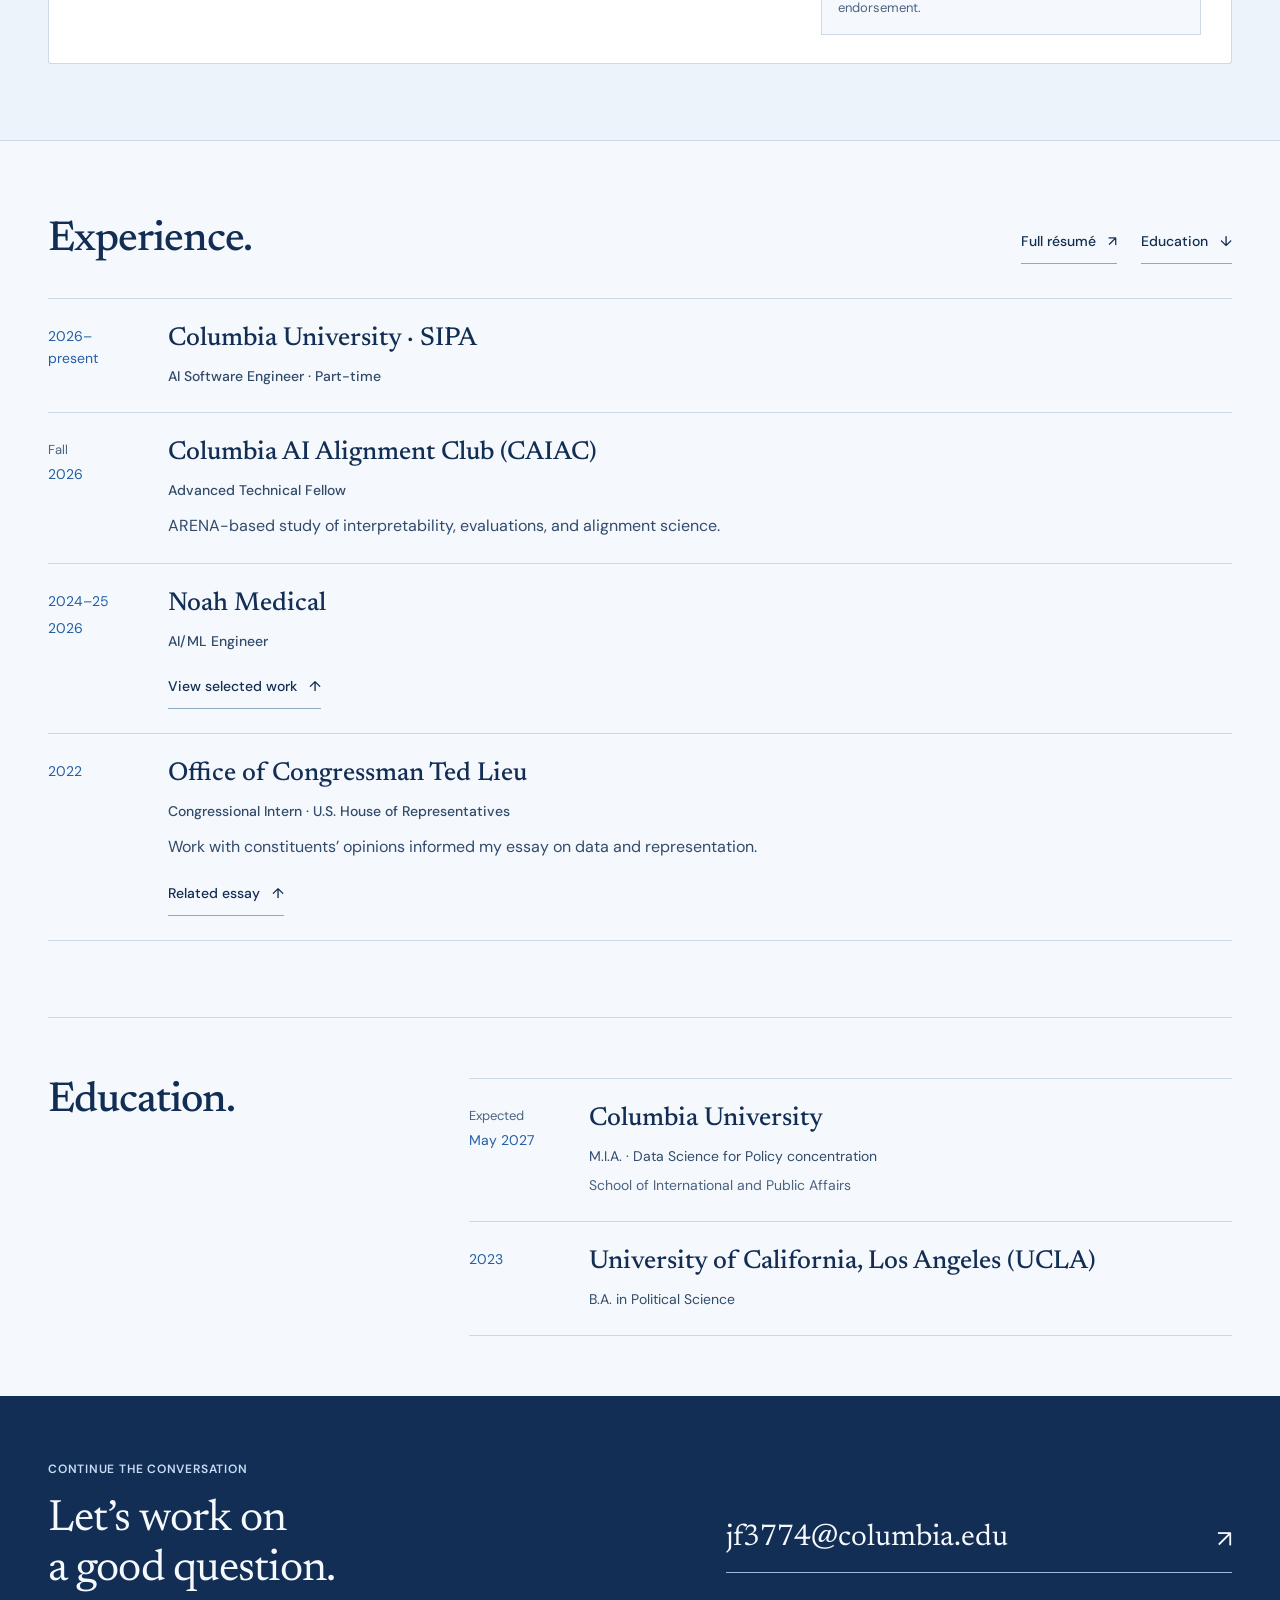
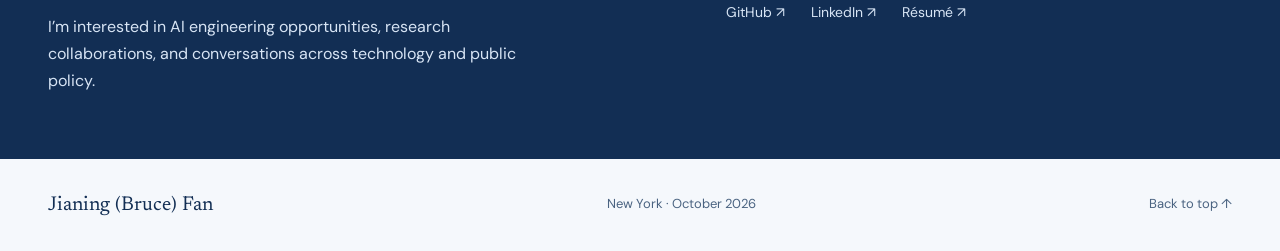
==== commit e028f5c2: "Keep image attribution in captions and simplify footer" ====
--- a/image-credits.html
+++ b/image-credits.html
@@ -4,33 +4,20 @@
   <meta charset="utf-8">
   <meta name="viewport" content="width=device-width, initial-scale=1">
   <meta name="robots" content="noindex, follow">
-  <link rel="canonical" href="https://brucefjn.github.io/image-credits.html">
-  <title>Image credits | Jianing (Bruce) Fan</title>
+  <link rel="canonical" href="https://brucefjn.github.io/">
+  <title>Jianing (Bruce) Fan</title>
   <link rel="icon" href="assets/favicon.svg?v=fan-1" type="image/svg+xml">
-  <link rel="stylesheet" href="assets/fonts/fonts.css">
-  <link rel="stylesheet" href="styles.css?v=20261019-public-discovery-1">
+  <script>
+    const sections = {
+      '#cinema': '#distilbert-sentiment',
+      '#presidential-transition': '#presidential-essay',
+      '#projects': '#course-projects'
+    };
+    window.location.replace('./' + (sections[window.location.hash] || ''));
+  </script>
+  <noscript><meta http-equiv="refresh" content="0; url=./"></noscript>
 </head>
 <body>
-  <main class="container credits-page">
-    <a class="text-link" href="index.html">← Back to the portfolio</a>
-    <h1>Image credits.</h1>
-    <section id="projects" aria-labelledby="projects-title">
-      <h2 id="projects-title">Course project visuals</h2>
-      <p><strong>U.S. House chamber.</strong> Photograph by the United States House of Representatives / Office of the Speaker, February 27, 2017. <a href="https://commons.wikimedia.org/wiki/File:United_States_House_of_Representatives_chamber.jpg">Source and public-domain record on Wikimedia Commons</a>. The source identifies this as a U.S. federal-government work in the public domain. The original photograph is unchanged; its thumbnail framing fits the page layout. It provides institutional context for the congressional speech project.</p>
-      <p id="cinema"><strong>Bio Bristol cinema, Helsinki.</strong> Photograph by Juho Nurmi, October 18, 2010; Helsinki City Museum, accession G27181. Used under <a href="https://creativecommons.org/licenses/by/4.0/">Creative Commons Attribution 4.0 International (CC BY 4.0)</a>. <a href="https://commons.wikimedia.org/wiki/File:Bio_Bristol_cinema_in_Kluuvi,_Helsinki,_Finland,_2010_-_02.jpg">Photograph, attribution and license record</a> · <a href="https://www.finna.fi/Record/hkm.7B85A5CA-37FB-4824-B9BE-1909F1E4FDC8">Museum collection record</a>.</p>
-      <p>The cinema photograph provides context for the movie-review classifier. It is served as an unchanged 1,280-pixel Wikimedia thumbnail, with framing cropped in the page layout. No colors, depicted objects or text have been altered. Use of the photograph does not imply endorsement by the photographer or museum.</p>
-    </section>
-    <section aria-labelledby="noah-credit-title">
-      <h2 id="noah-credit-title">Noah Medical</h2>
-      <p><a href="https://www.youtube.com/watch?v=W-xrZeI-FYw">“The Galaxy™ System: The Next Dimension in Bronchoscopy”</a> is an official Noah Medical video, displayed through YouTube’s embedded player. It provides company and product context for the Noah Medical experience. The video is not copied or hosted by this site.</p>
-    </section>
-    <section aria-labelledby="papers-credit-title">
-      <h2 id="papers-credit-title">Research and writing</h2>
-      <p>The EPA research figures and first-page preview are reproduced from the September 28, 2026 manuscript of <em>Who Gets Heeded? An Obligation-Level Audit of Responsiveness in EPA Rulemaking</em>, by Jianing Fan and Yue Yao. The manuscript is marked CC BY 4.0. <a href="https://arxiv.org/abs/2608.10329">Read the paper on arXiv</a>.</p>
-      <p id="presidential-transition"><strong>Presidential transition, January 20, 2017.</strong> Donald Trump greets Barack Obama, with Joe Biden behind them, at the presidential inauguration. Photograph by U.S. Marine Corps Lance Cpl. Cristian L. Ricardo, a U.S. federal-government work in the public domain. <a href="https://www.dvidshub.net/image/3110898/58th-presidential-inaugural-ceremony">Original DVIDS record, photo ID 3110898</a> · <a href="https://commons.wikimedia.org/wiki/File:Barack_Obama,_Donald_Trump,_Joe_Biden_at_Inauguration_01-20-17.jpg">Wikimedia Commons image and rights record</a>. Served as an unchanged 1,280-pixel thumbnail, it provides historical context for the December 2022 essay; it is not an illustration of the essay’s conclusions.</p>
-      <p>As requested by the <a href="https://www.dvidshub.net/about/copyright">source’s reuse terms</a>: “The appearance of U.S. Department of War (DoW) visual information does not imply or constitute DoW endorsement.”</p>
-      <p>The portrait and congressional internship photograph are provided by Bruce Fan. The internship photograph accompanies <a href="https://newsroom.ucla.edu/stories/ucla-washington-dc-program-revamped">UCLA’s August 2, 2022 account of the Washington, D.C. program</a>.</p>
-    </section>
-  </main>
+  <p><a href="./">Return to Jianing (Bruce) Fan’s portfolio</a>.</p>
 </body>
 </html>
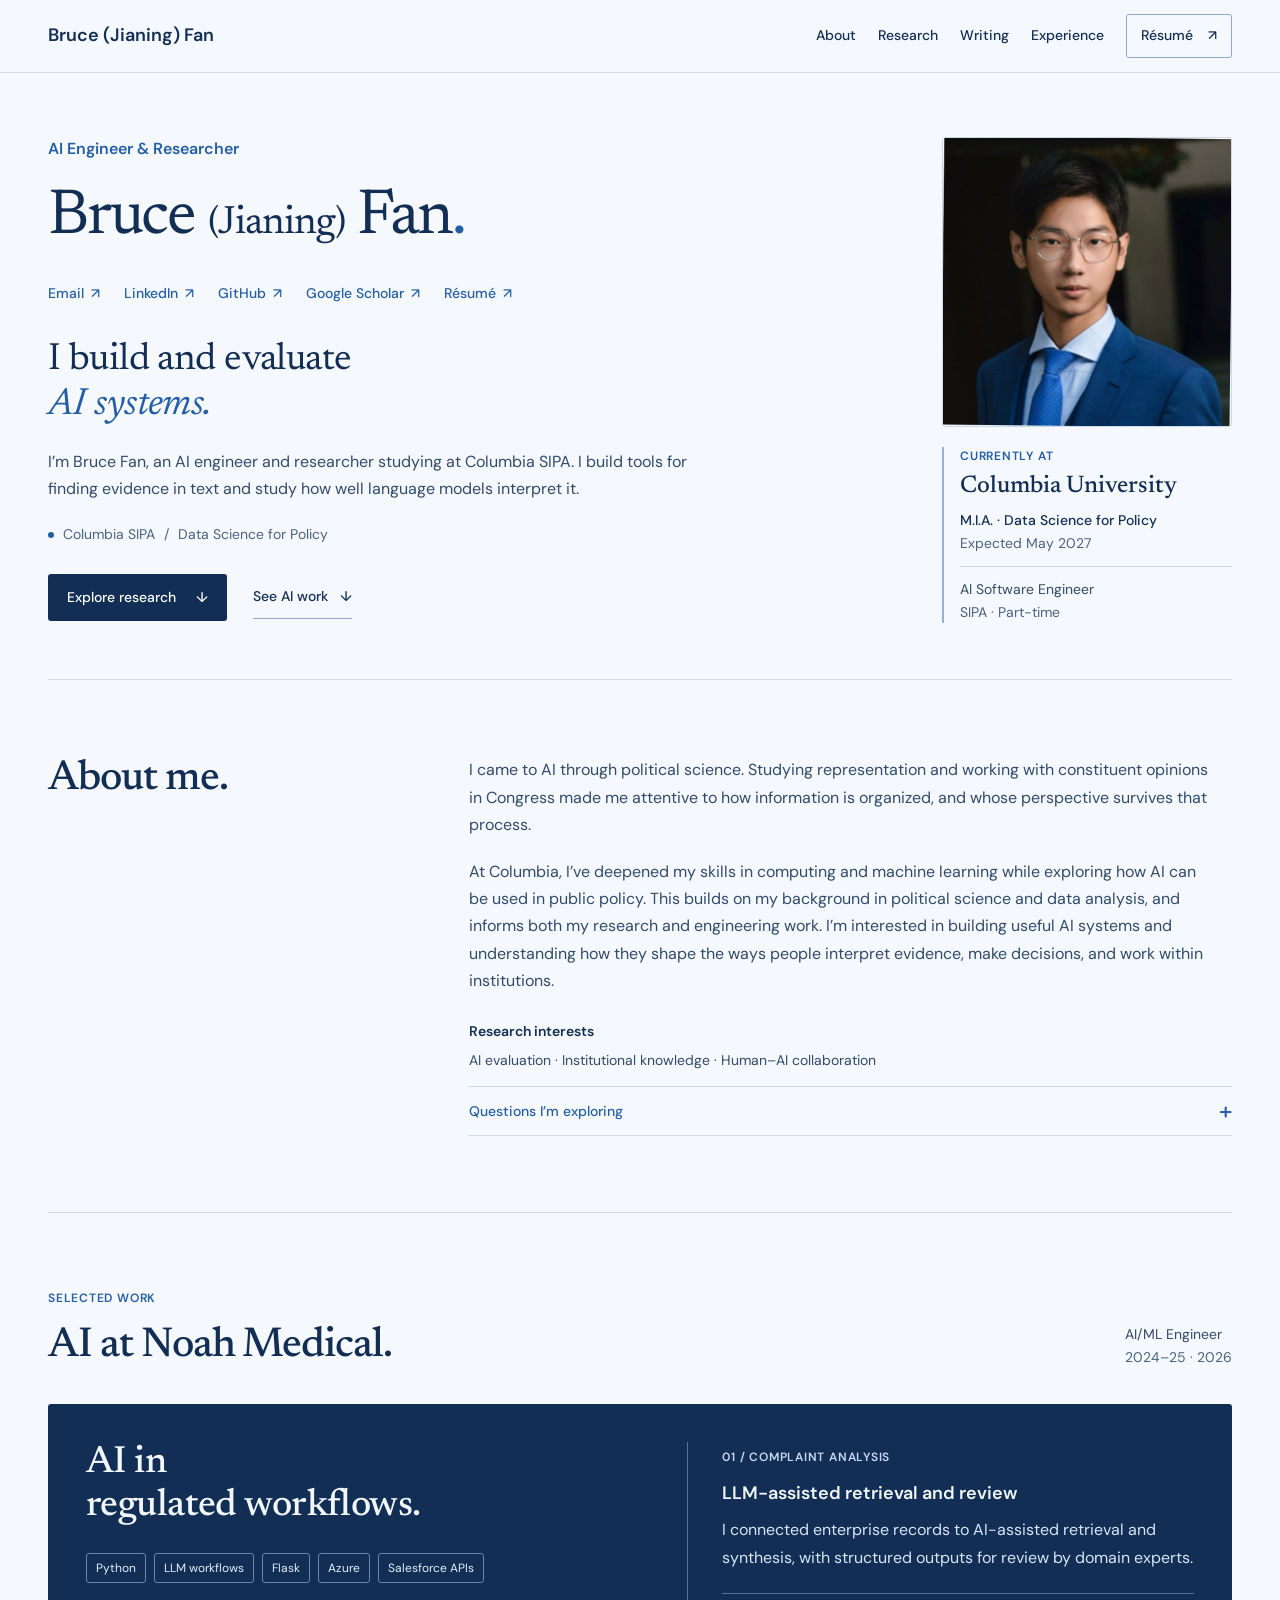
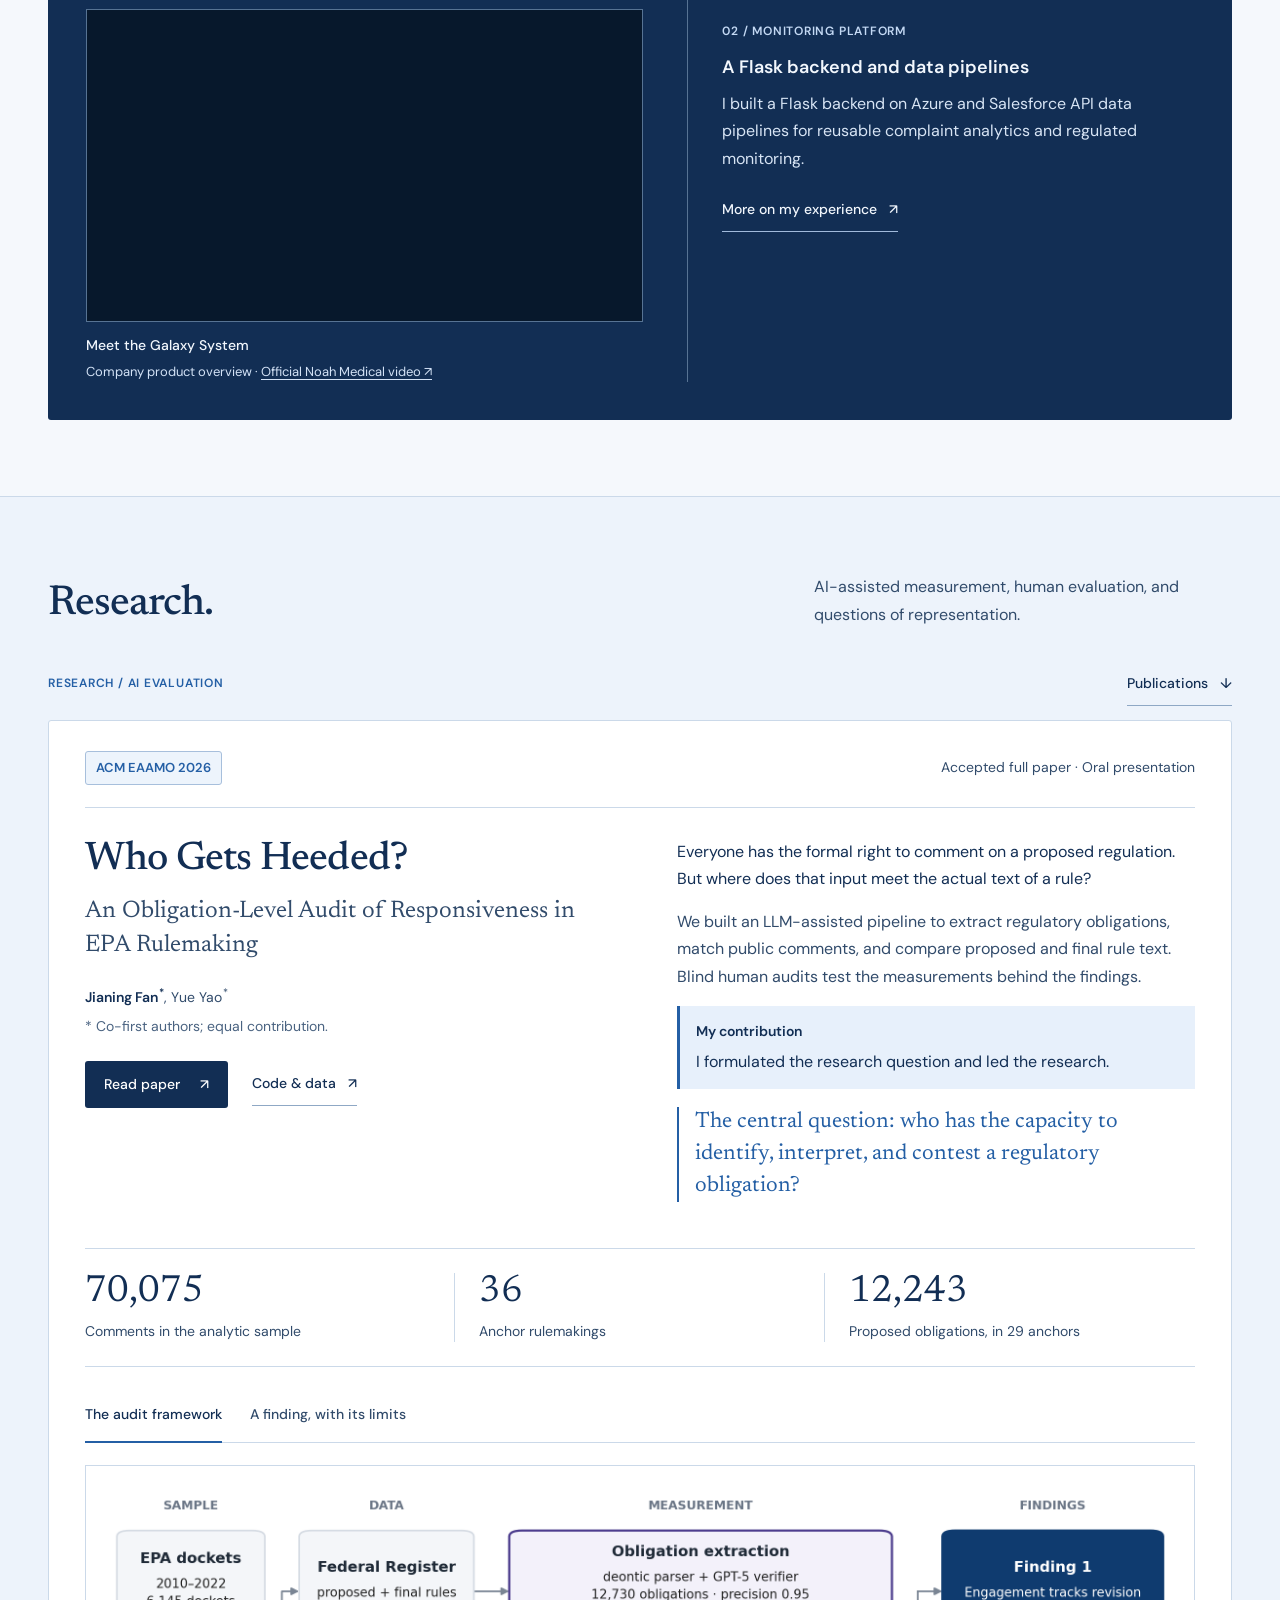
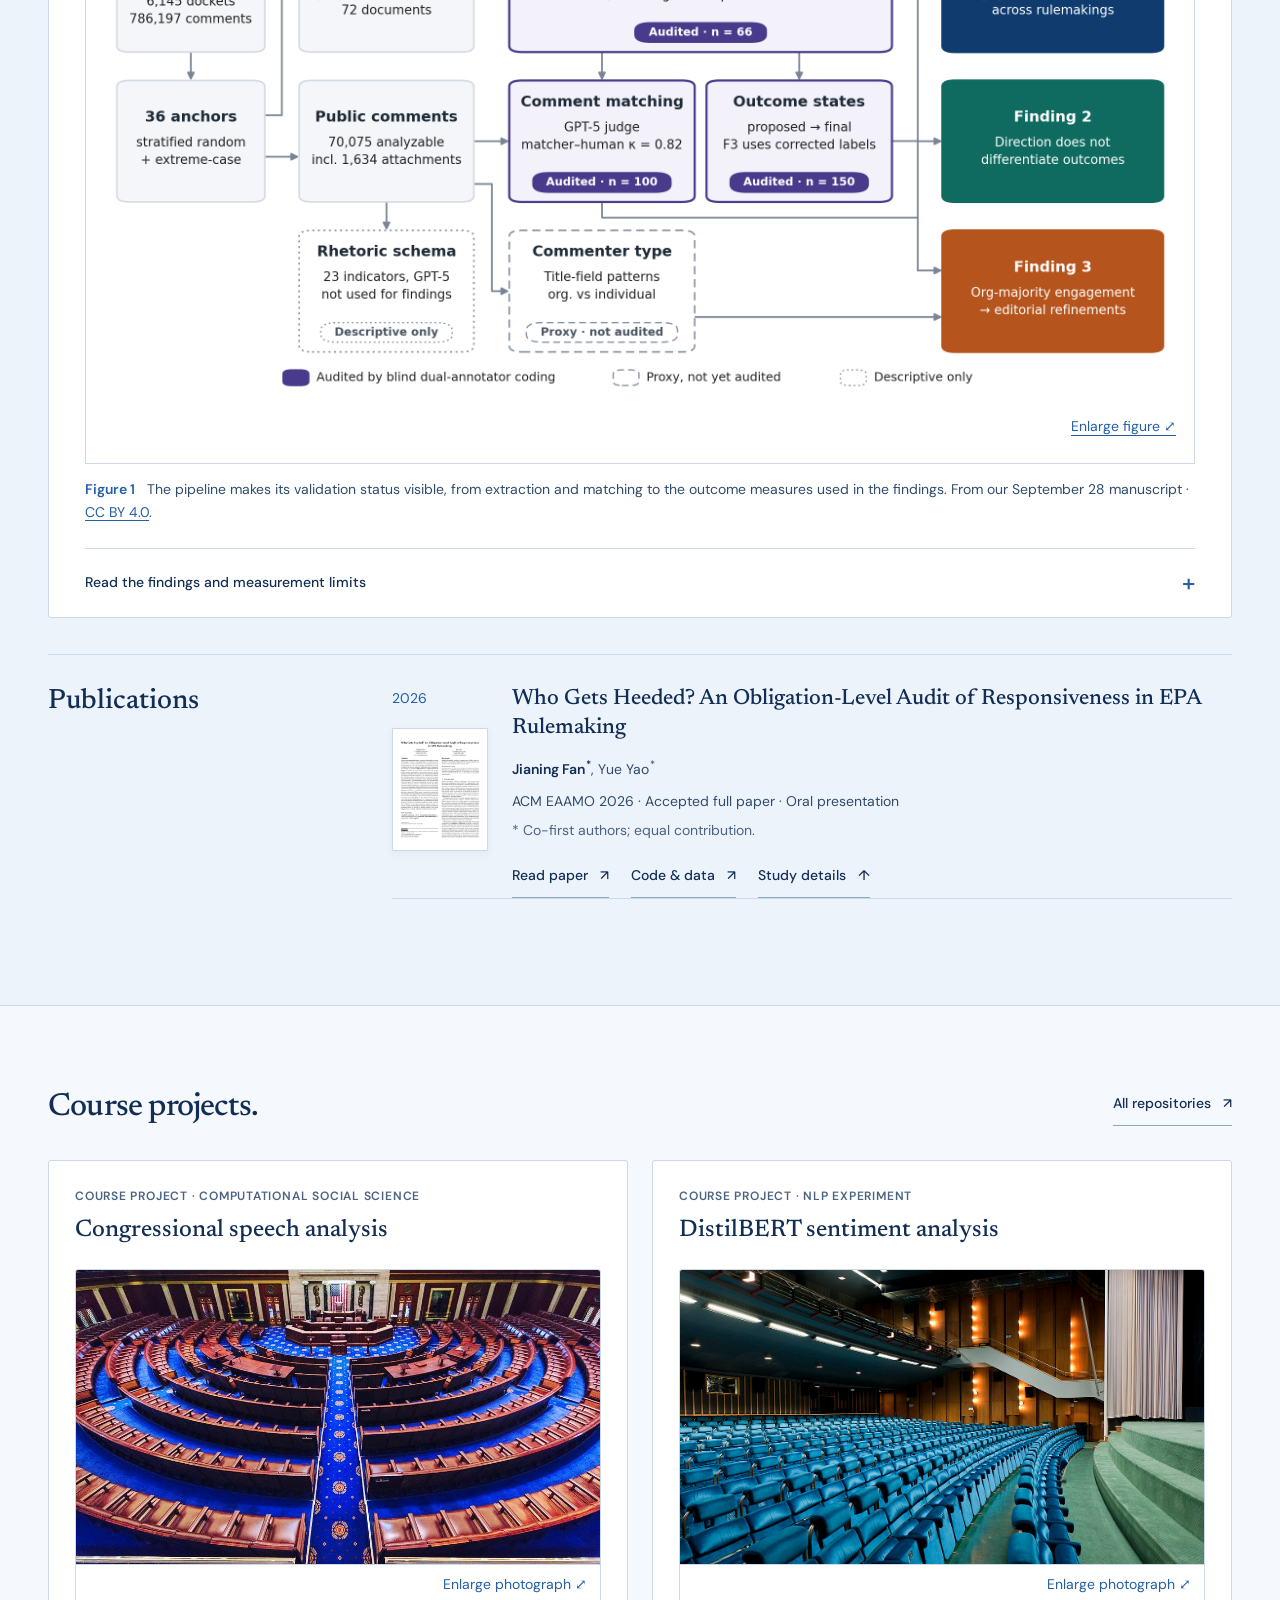
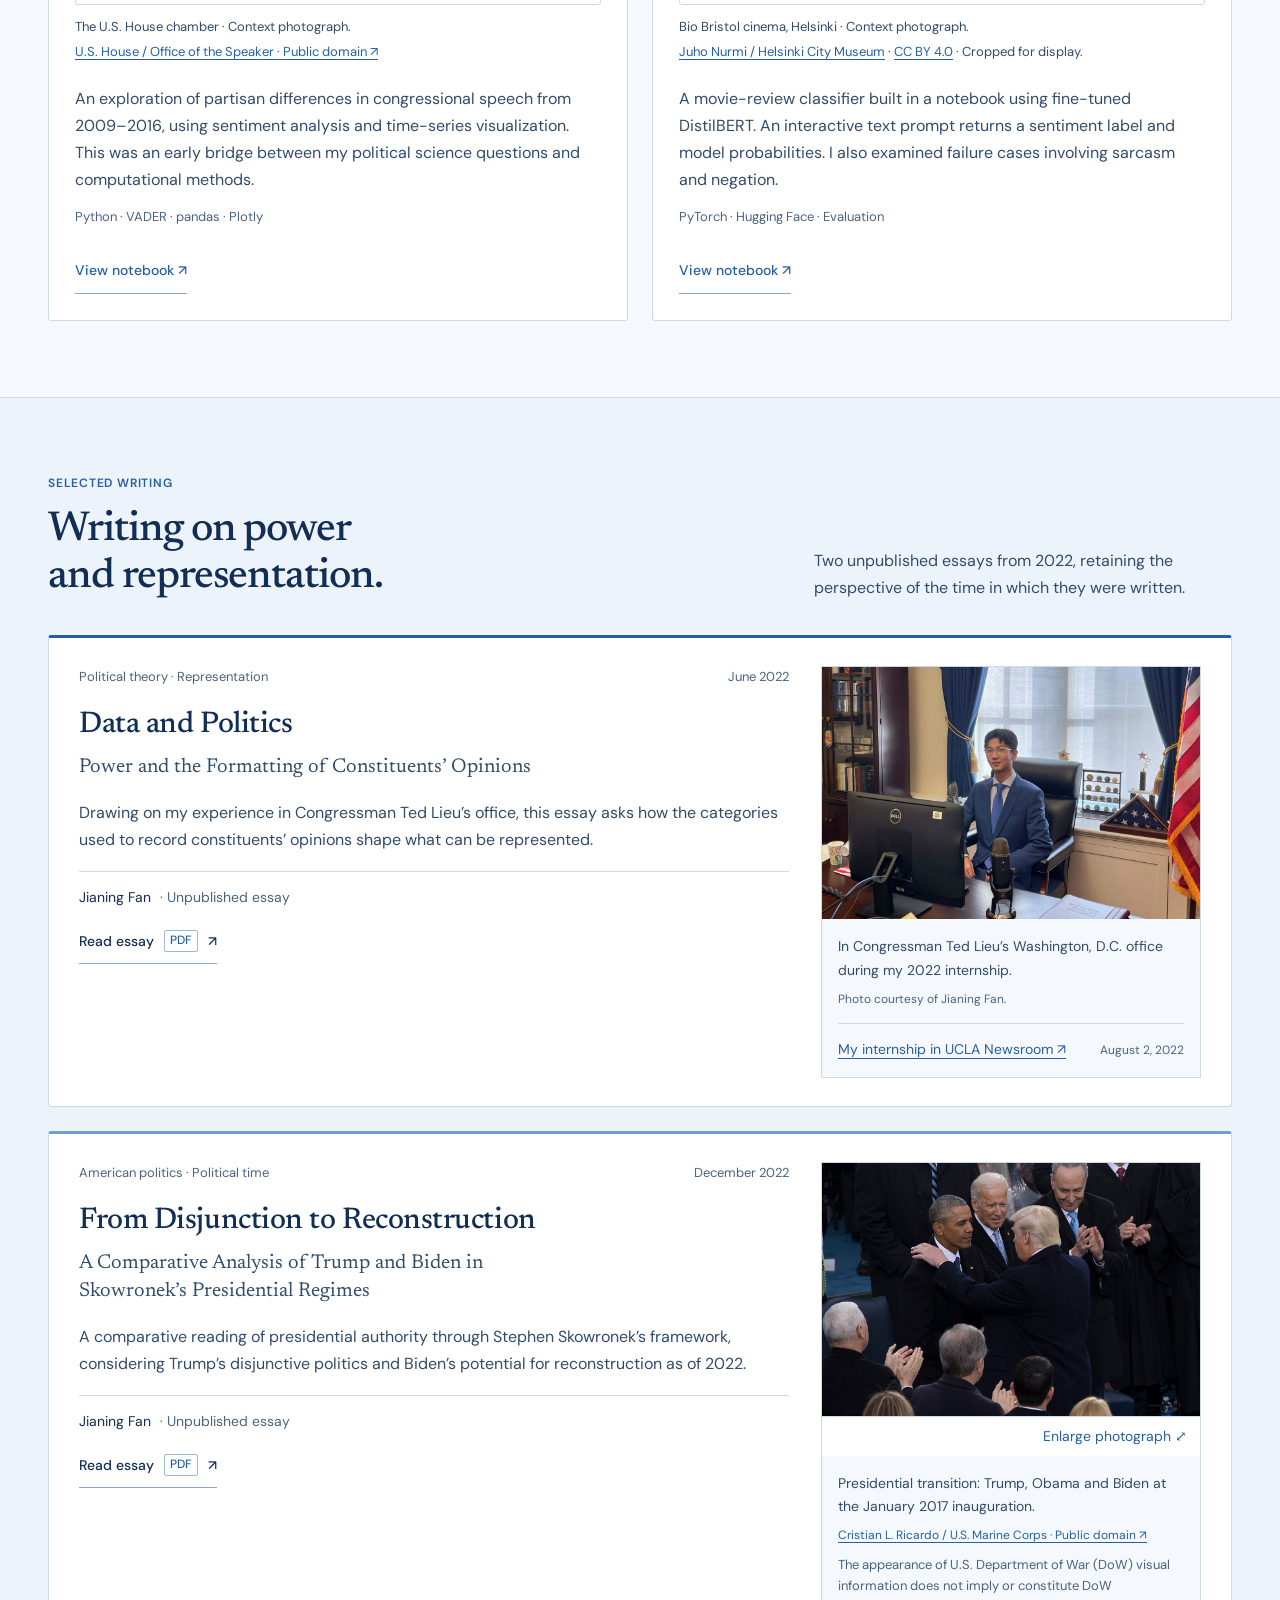
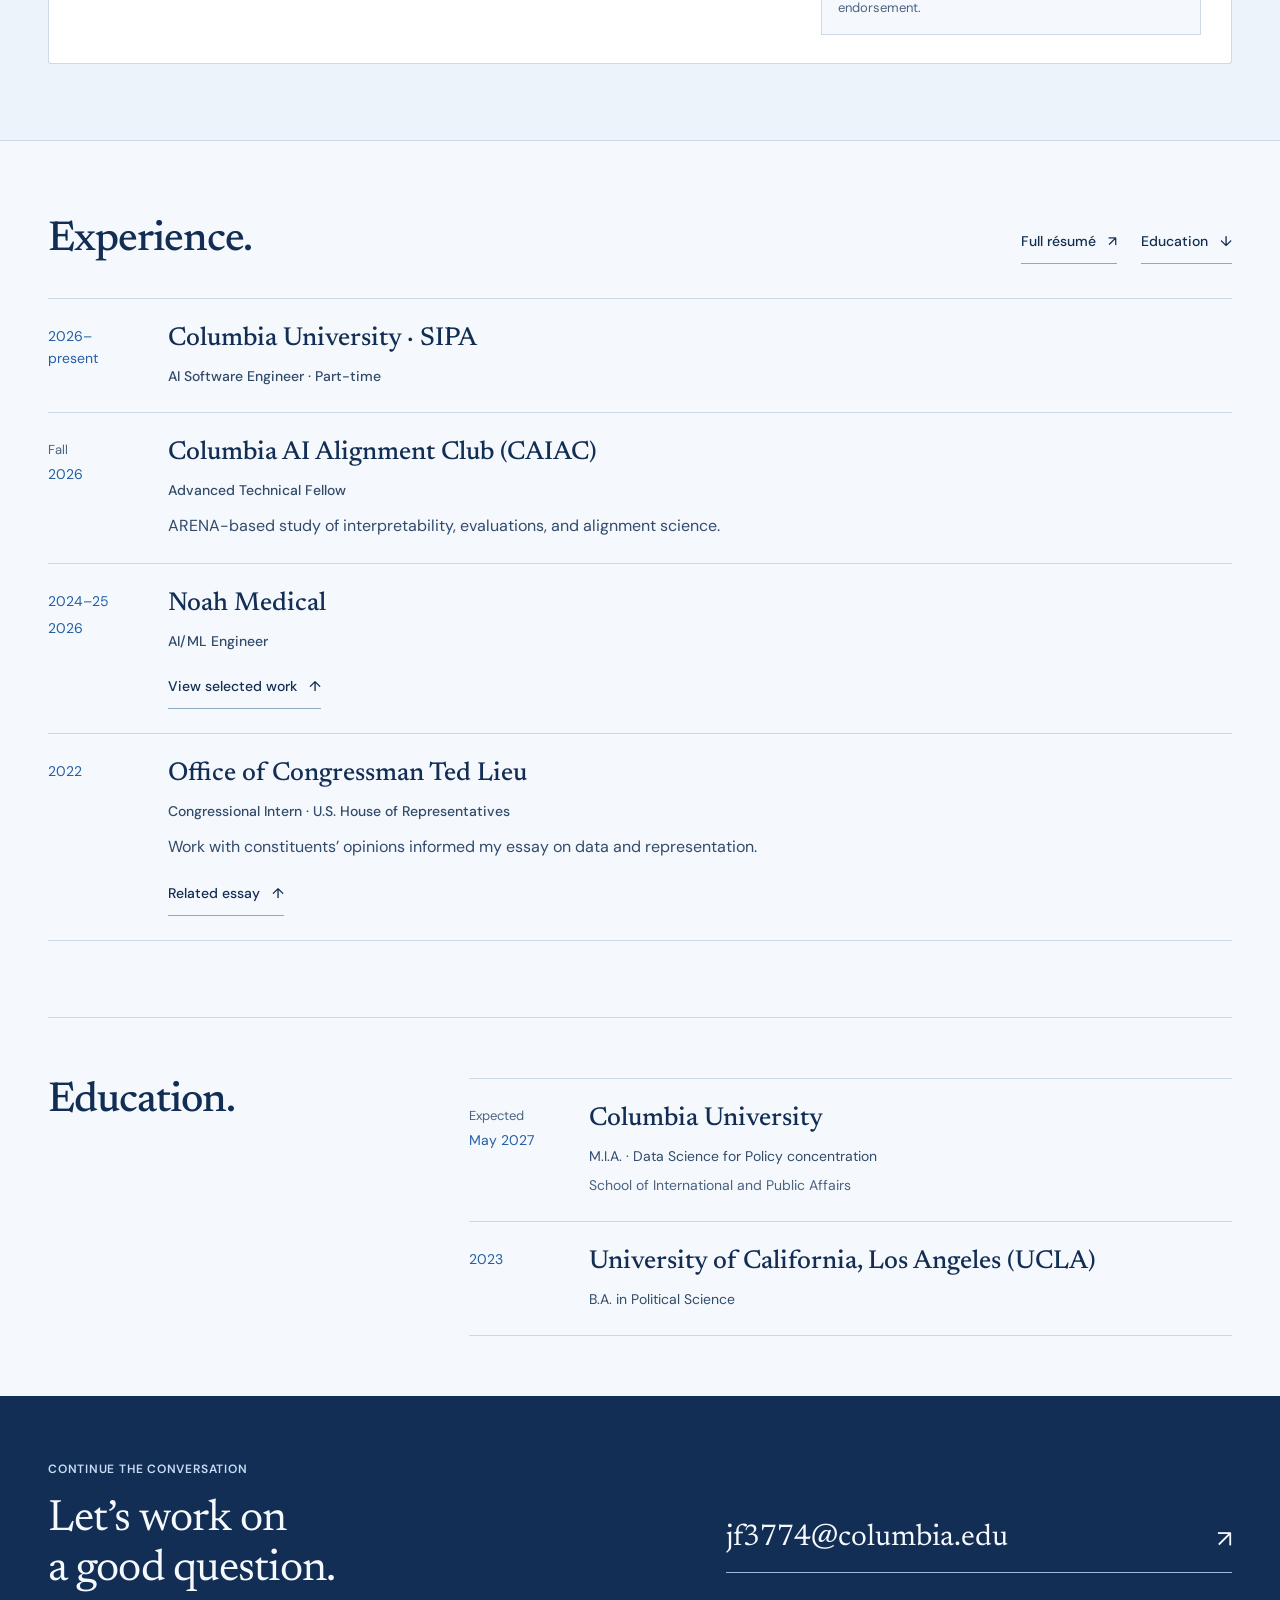
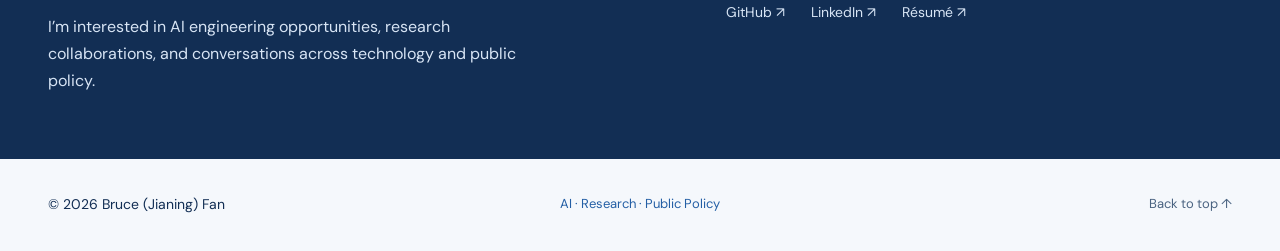
==== commit 6ebeff1c: "Use a personal search title and introduction for the portfolio" ====
--- a/image-credits.html
+++ b/image-credits.html
@@ -5,7 +5,7 @@
   <meta name="viewport" content="width=device-width, initial-scale=1">
   <meta name="robots" content="noindex, follow">
   <link rel="canonical" href="https://brucefjn.github.io/">
-  <title>Jianing (Bruce) Fan</title>
+  <title>Bruce (Jianing) Fan</title>
   <link rel="icon" href="assets/favicon.svg?v=fan-1" type="image/svg+xml">
   <script>
     const sections = {
@@ -18,6 +18,6 @@
   <noscript><meta http-equiv="refresh" content="0; url=./"></noscript>
 </head>
 <body>
-  <p><a href="./">Return to Jianing (Bruce) Fan’s portfolio</a>.</p>
+  <p><a href="./">Return to Bruce (Jianing) Fan’s portfolio</a>.</p>
 </body>
 </html>
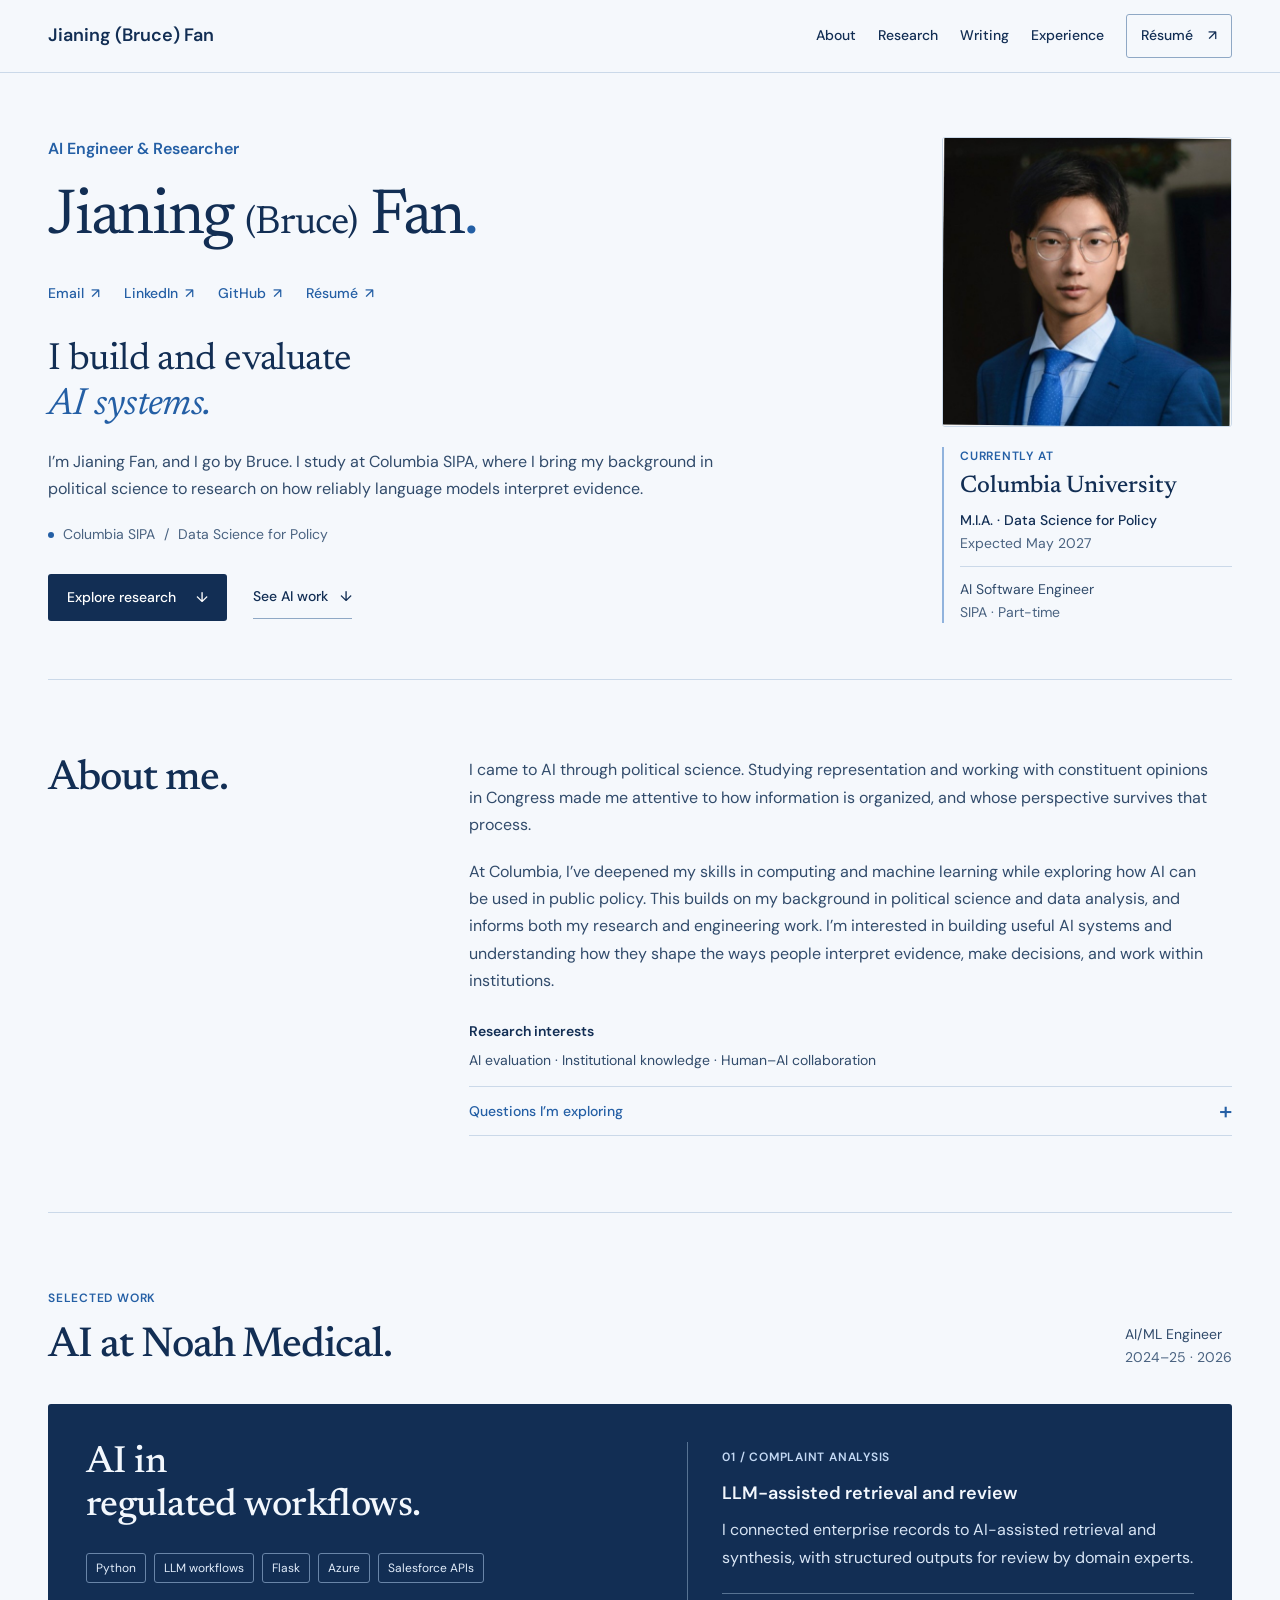
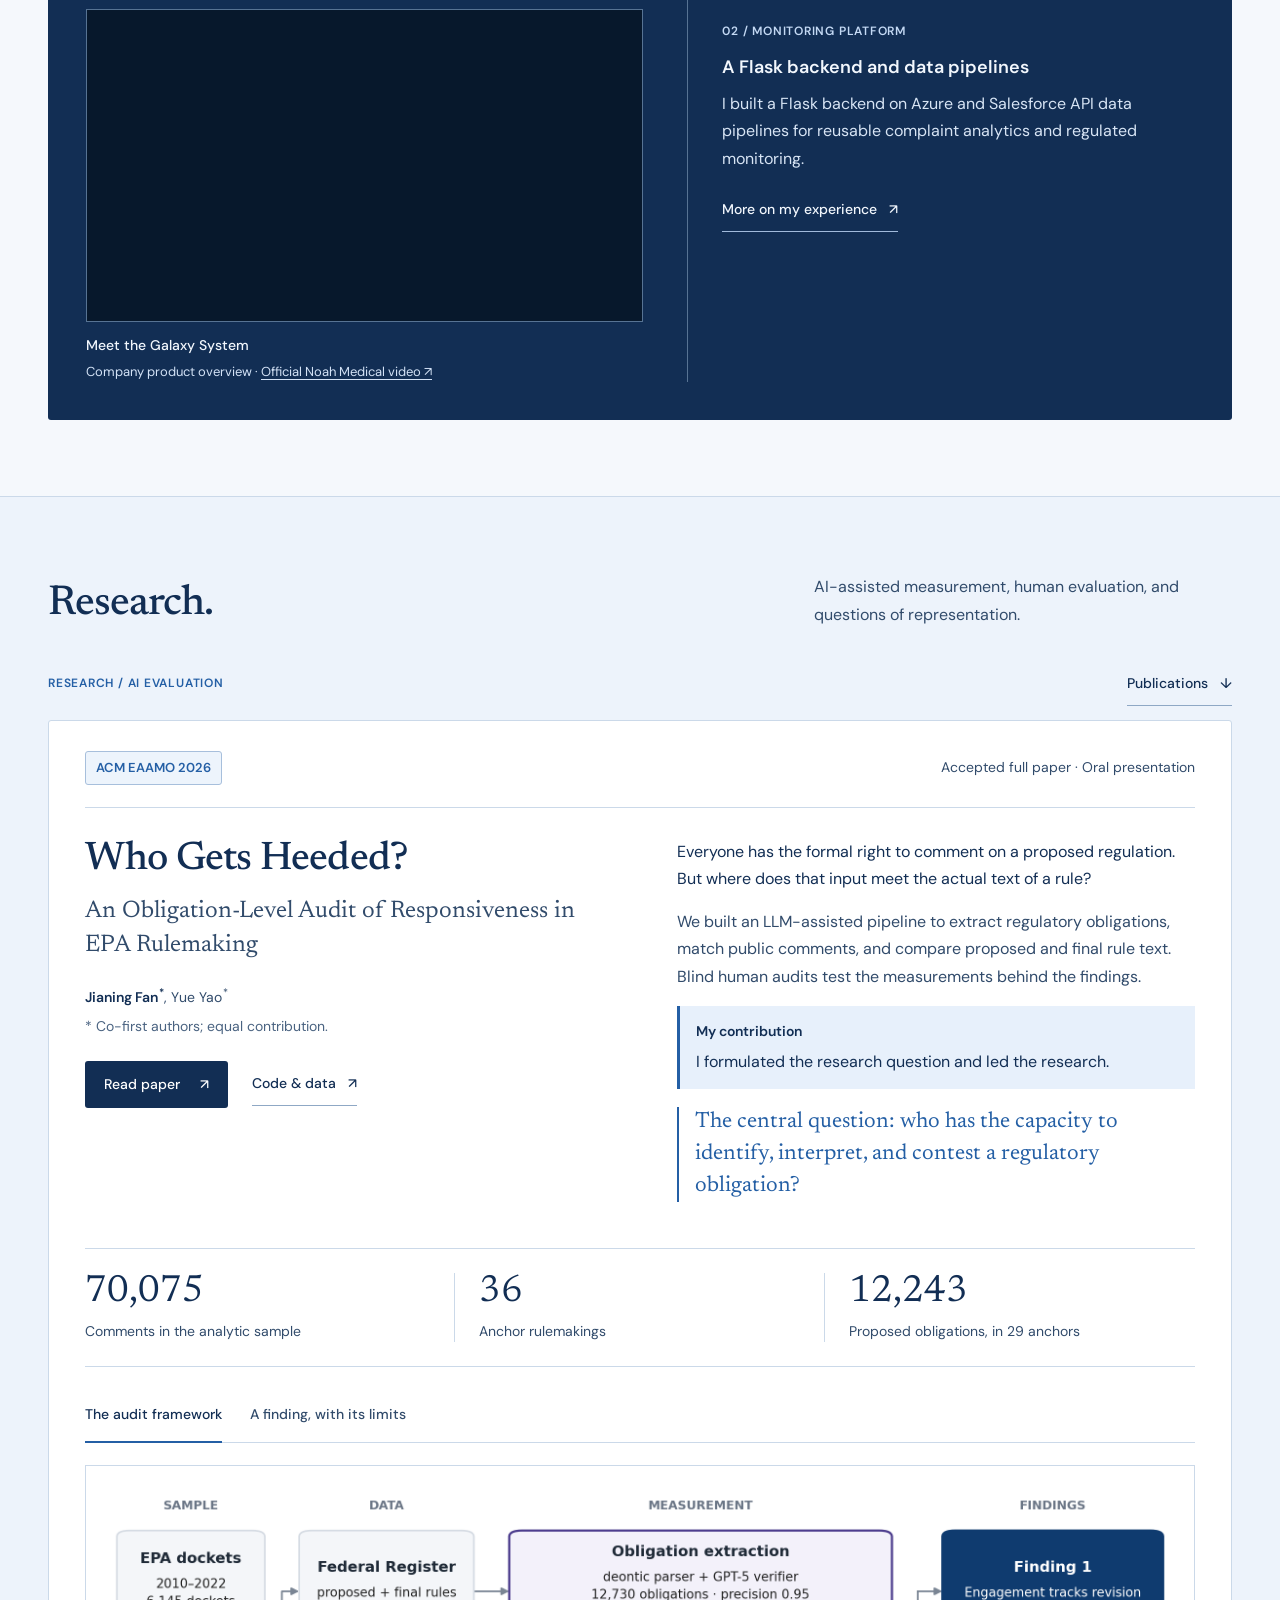
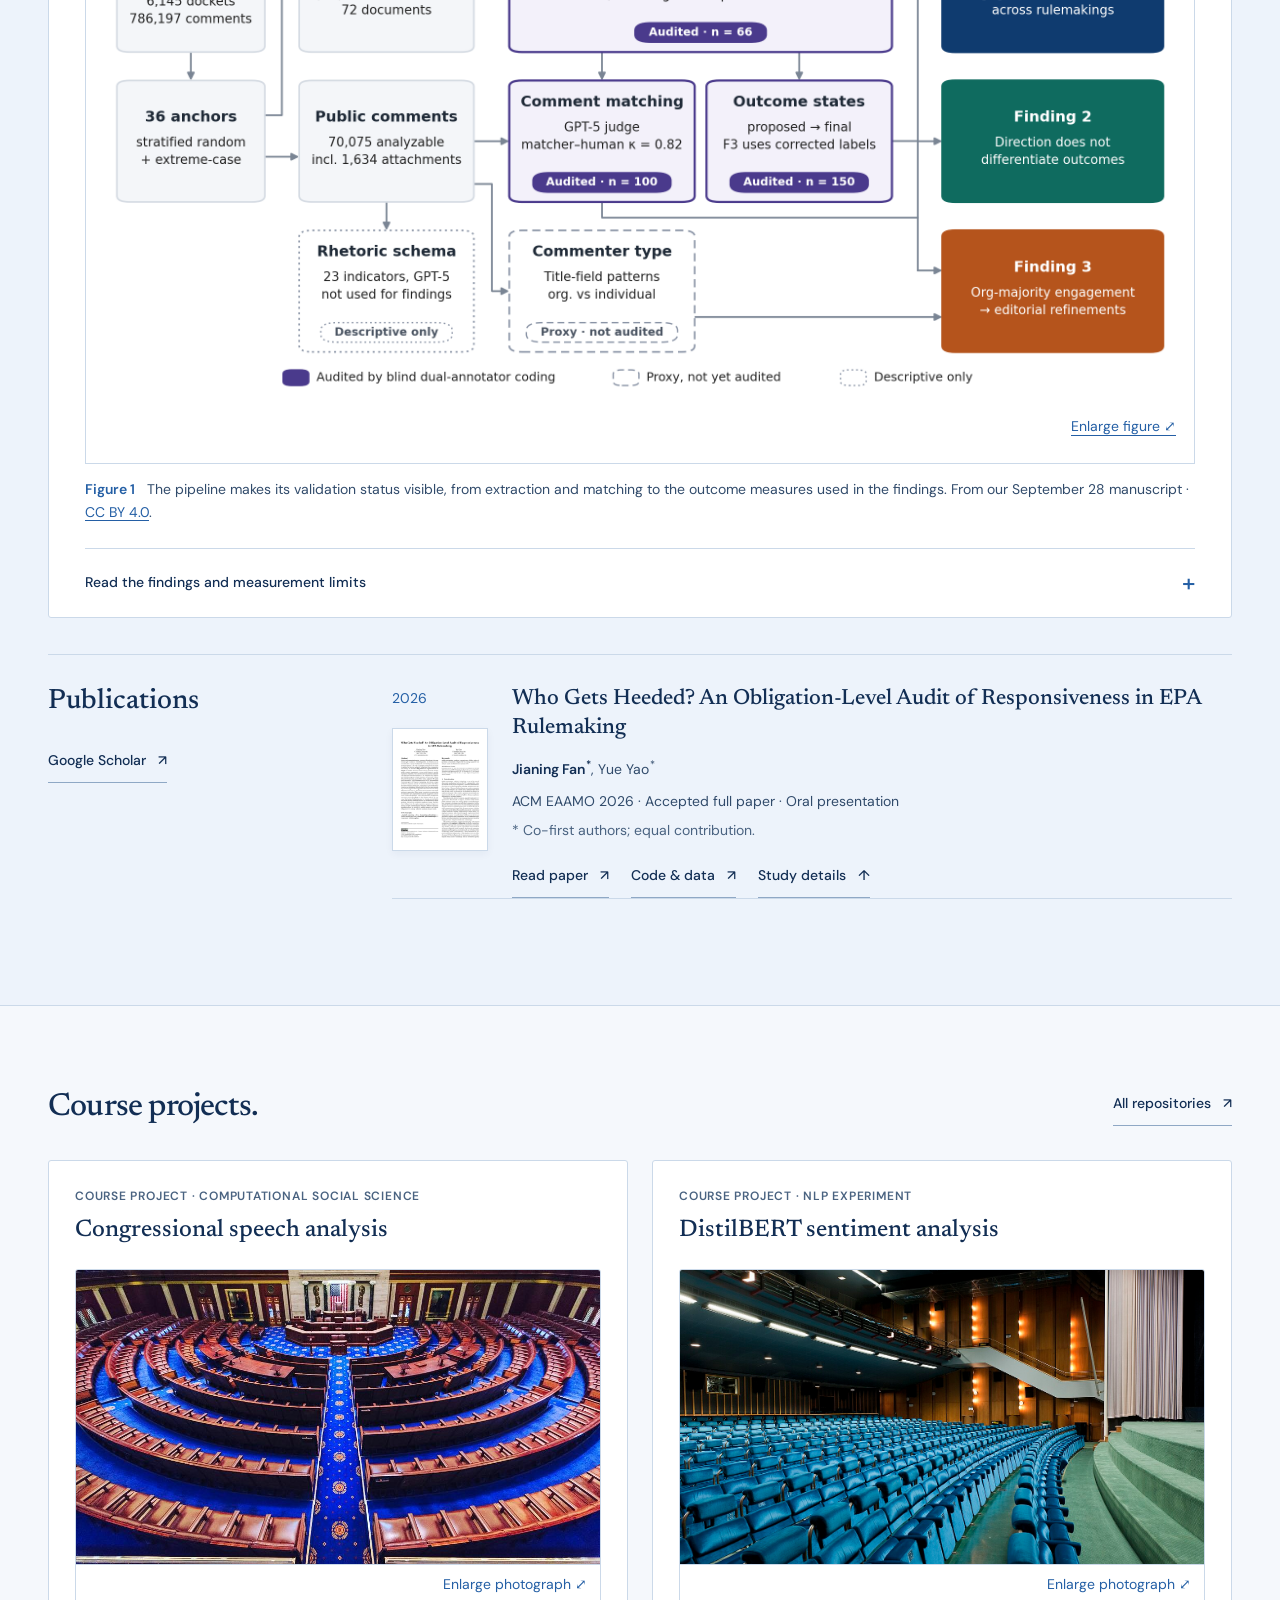
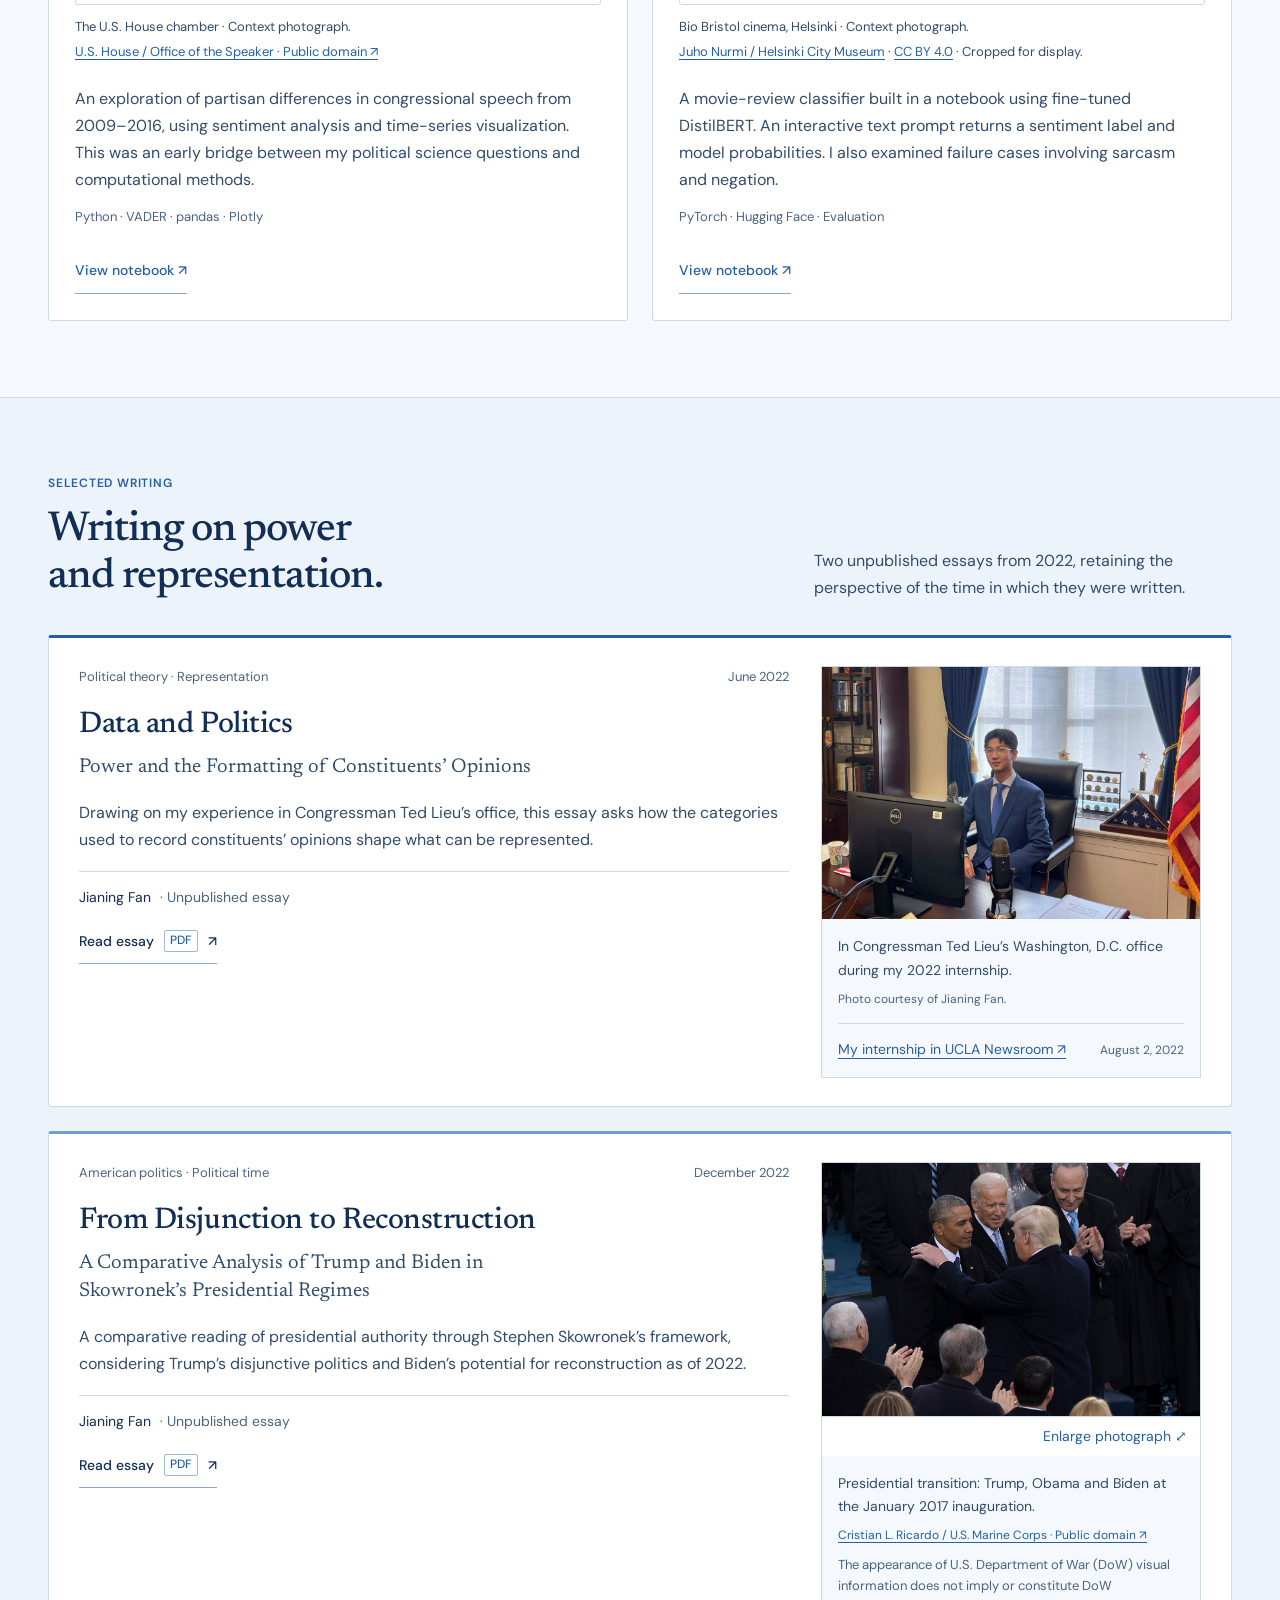
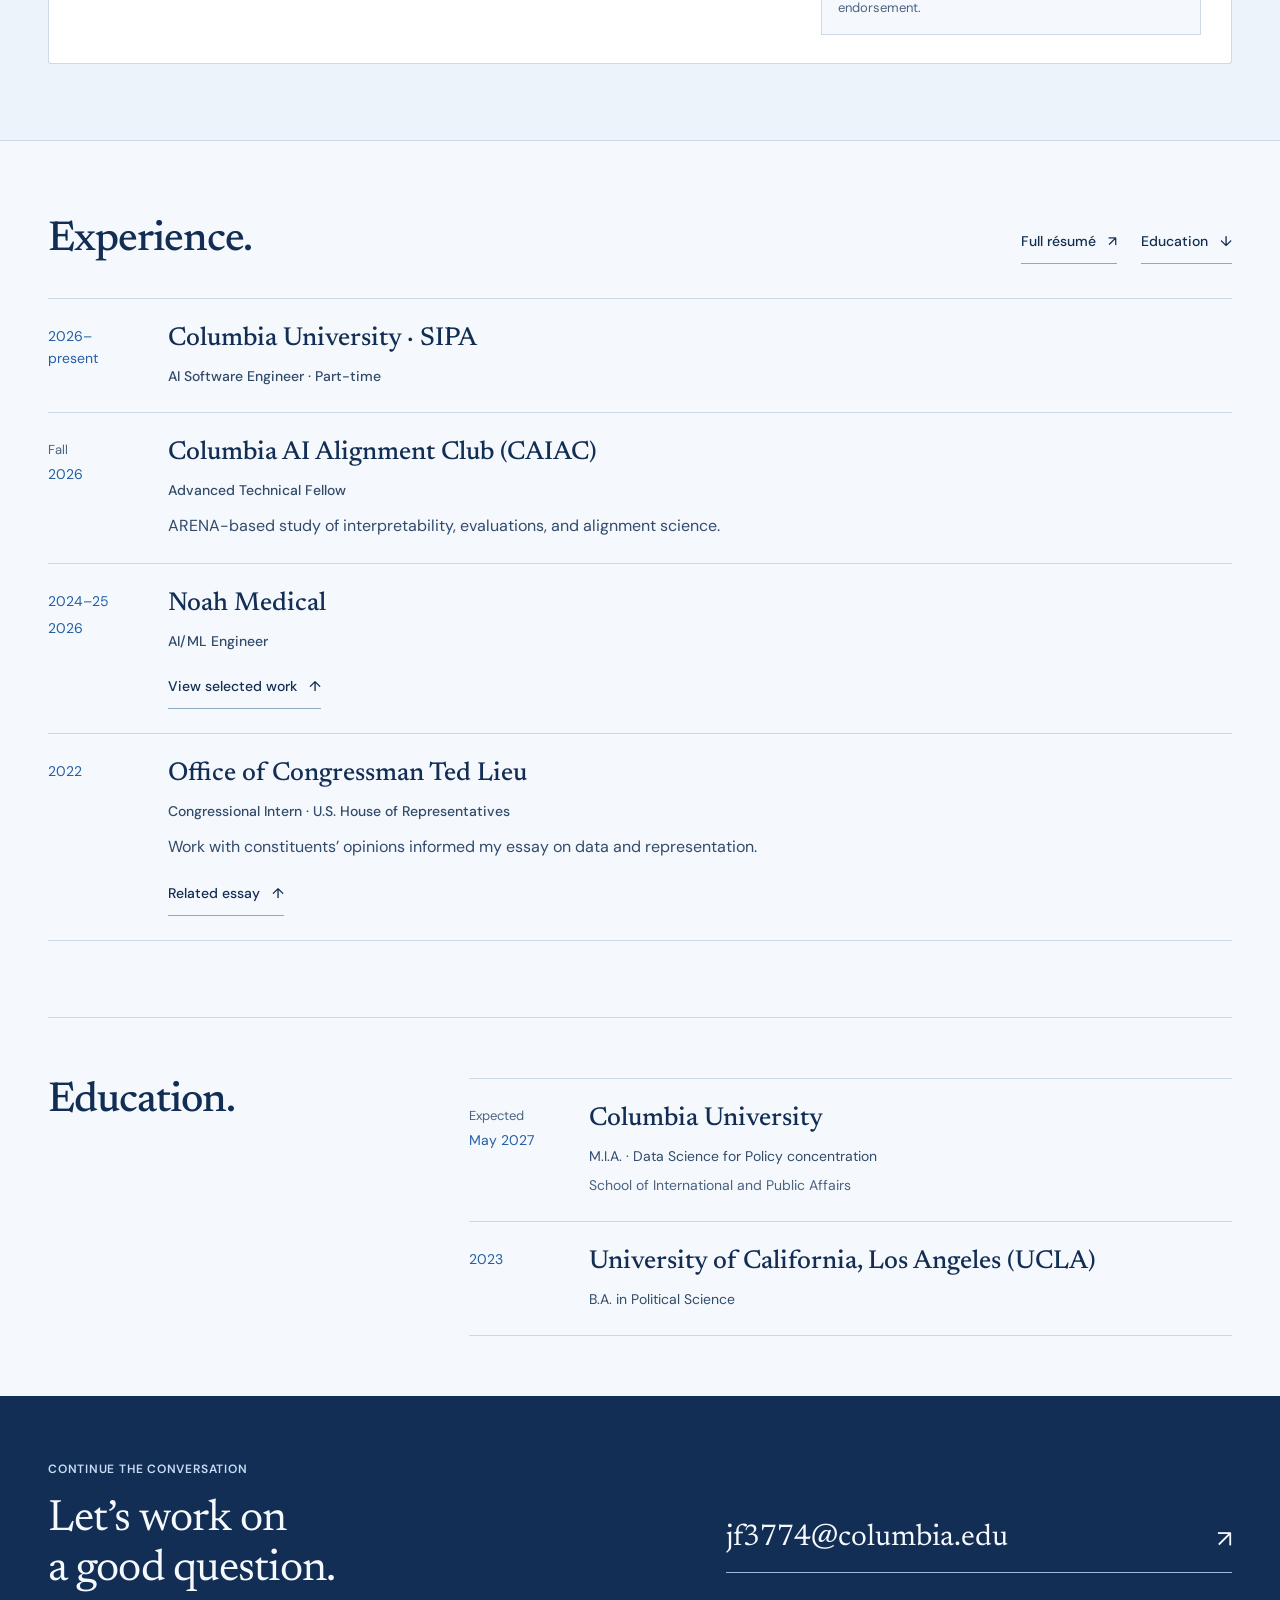
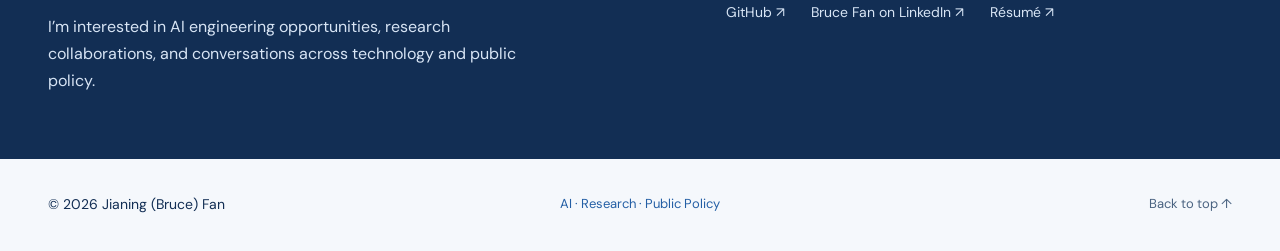
==== commit 5fd9e5d1: "Restore Jianing (Bruce) Fan as the website display name" ====
--- a/image-credits.html
+++ b/image-credits.html
@@ -5,7 +5,7 @@
   <meta name="viewport" content="width=device-width, initial-scale=1">
   <meta name="robots" content="noindex, follow">
   <link rel="canonical" href="https://brucefjn.github.io/">
-  <title>Bruce (Jianing) Fan</title>
+  <title>Jianing (Bruce) Fan</title>
   <link rel="icon" href="assets/favicon.svg?v=fan-1" type="image/svg+xml">
   <script>
     const sections = {
@@ -18,6 +18,6 @@
   <noscript><meta http-equiv="refresh" content="0; url=./"></noscript>
 </head>
 <body>
-  <p><a href="./">Return to Bruce (Jianing) Fan’s portfolio</a>.</p>
+  <p><a href="./">Return to Jianing (Bruce) Fan’s portfolio</a>.</p>
 </body>
 </html>
